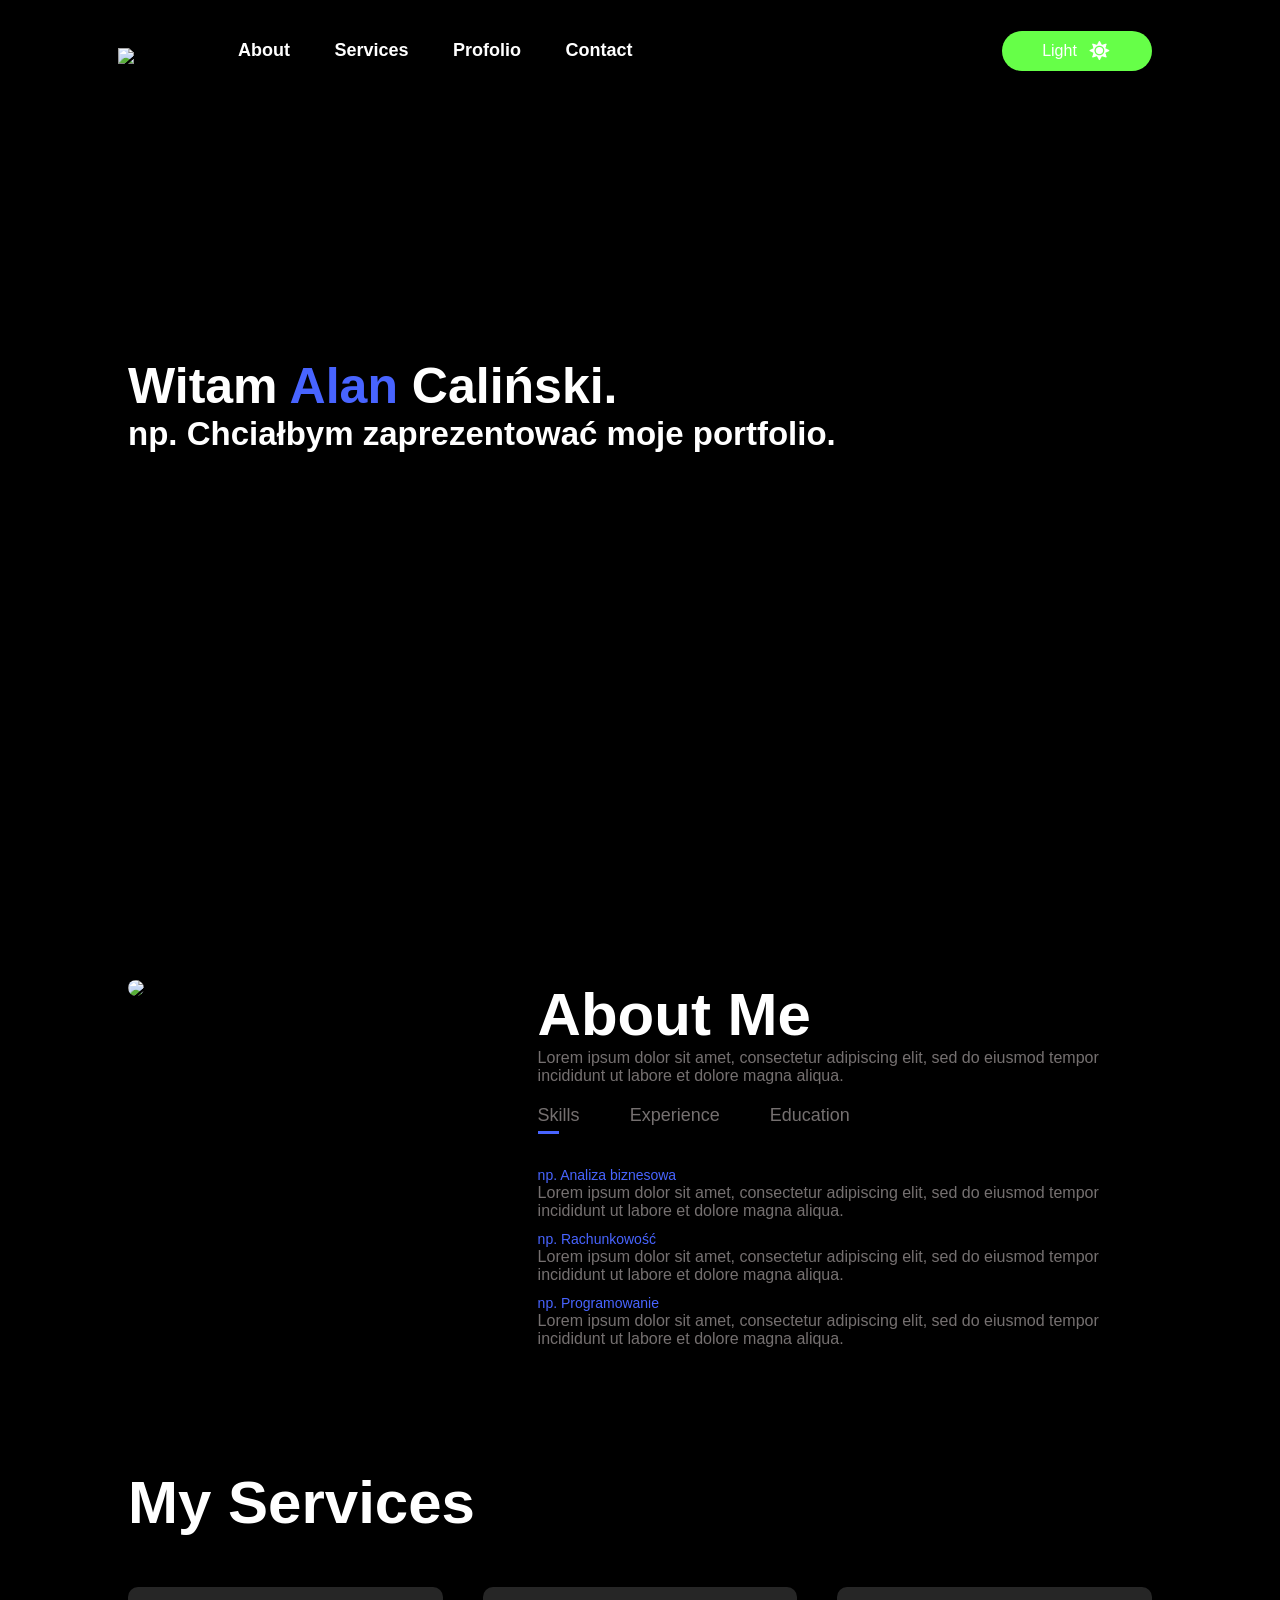
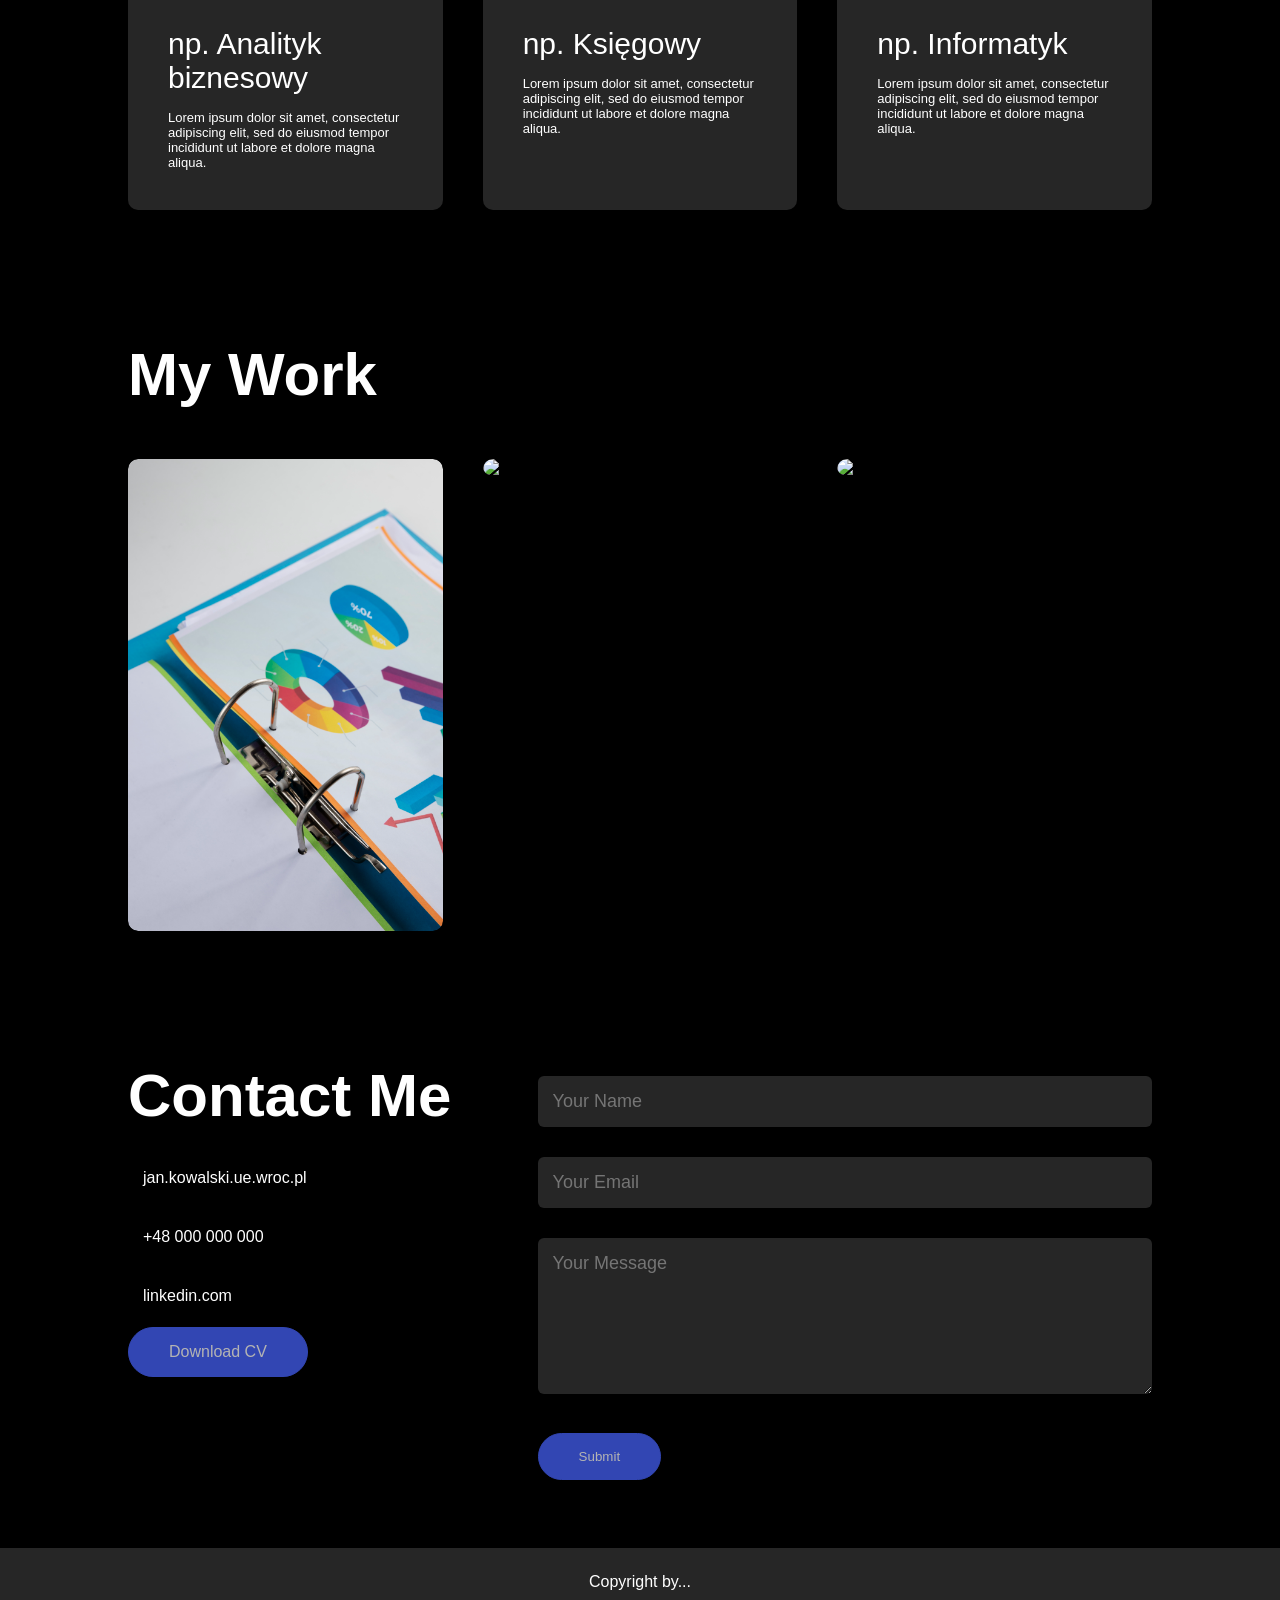
==== index.html @ a430ce73 "Update index.html" ====
<!DOCTYPE html>
<html lang="en">
<head>
    <meta charset="UTF-8">
    <meta http-equiv="X-UA-Compatible" content="IE=edge">
    <meta name="viewport" content="width=device-width, initial-scale=1.0">
    <title>Portfolio</title> <!--nazwa/tytuł strony-->
    <link rel="stylesheet" href="style.css">
    <link rel="shortcut icon" href="favicon.png"> <!--favicon - ikona strony internetowej, widoczna na pasku adresu przeglądarki i na kracie otwartej strony www.-->
    <!--unikalny kod osadzania zestawu--> <script src="http://kit.fontawesome.com/xxxxxxxxxx.js" crossorigin="anonymous"></script> <!--link do fontawesome: https://fontawesome.com/ -->
</head>
<body>
<div id="header">
    <div class="container">
        <nav>
            <img src="images/" class="logo"><!--miejsce na autorskie logo-->
            <ul id="sidemenu">
                <li><a href="#about">About</a></li>
                <li><a href="#services">Services</a></li>
                <li><a href="#portfolio">Profolio</a></li>
                <li><a href="#contact">Contact</a></li>
                <i class="fa-solid fa-xmark" onclick="closemenu()"></i> <!--ikonę pobrać z https://fontawesome.com/icons/categories (ten obszar dotyczy urządzeń mobilnych)-->
            </ul>
            <i class="fa-solid fa-bars" onclick="openmenu()"></i><!--ikonę pobrać z https://fontawesome.com/icons/categories (ten obszar dotyczy urządzeń mobilnych)-->
            <div class="toggle-btn" id="btn">
                <span id="btnText">Light</span>
                <img src="images/sun.png" id="btnIcon">
            </div>
        </nav>
        <div class="header-text">
            <h1 class="slide-left">Witam <span>Alan</span> Caliński.</h1> <!--miejsce na przedstawienie swojej osoby-->
            <p class="slide-left">np. Chciałbym zaprezentować moje portfolio.</p> <!--krótki opis czego dotyczy strona-->
        </div>
    </div>
</div>
<!--ABOUT-->
<div id="about">
    <div class="container">
        <div class="row">   
            <div class="about-col-1">
                <img src="images/"><!--miejsce na zdjęcie biznesowe-->
            </div>
            <div class="about-col-2">
                <h1 class="sub-title">About Me</h1>
                <p>Lorem ipsum dolor sit amet, consectetur adipiscing elit, 
                    sed do eiusmod tempor incididunt ut labore et dolore magna aliqua.</p><!--klika słów o sobie-->
                    <div class="tab-titles">
                        <p class="tab-links active-link" onclick="opentab('skills')">Skills</p>
                        <p class="tab-links" onclick="opentab('experience')">Experience</p>
                        <p class="tab-links" onclick="opentab('education')">Education</p>
                    </div>
                    <div class="tab-contents active-tab" id="skills">
                        <ul>
                            <li><span>np. Analiza biznesowa</span><br>Lorem ipsum dolor sit amet, consectetur adipiscing elit, 
                                sed do eiusmod tempor incididunt ut labore et dolore magna aliqua.<!--opis umiejętności-->
                            </li>
                            <li><span>np. Rachunkowość</span><br>Lorem ipsum dolor sit amet, consectetur adipiscing elit, 
                                sed do eiusmod tempor incididunt ut labore et dolore magna aliqua.</li><!--opis umiejętności-->
                            <li><span>np. Programowanie</span><br>Lorem ipsum dolor sit amet, consectetur adipiscing elit, 
                                sed do eiusmod tempor incididunt ut labore et dolore magna aliqua.</li><!--opis umiejętności-->
                        </ul>
                    </div>
                    <div class="tab-contents" id="experience">
                        <ul>
                            <li><span>2017 - Current</span><br>zawód</li><!--doświadczenie zawodowe-->
                            <li><span>2011 - 2017</span><br>zawód</li><!--doświadczenie zawodowe-->
                            <li><span>2011 - 2011</span><br>zawód</li><!--doświadczenie zawodowe-->
                        </ul>
                    </div>
                    <div class="tab-contents" id="education">
                        <ul>
                            <li><span>2027</span><br>Uniwersytet Ekonomiczny we Wrocławiu</li><!--edukacja i ukończone kursy-->
                            <li><span>2025</span><br>Uniwersytet Ekonomiczny we Wrocławiu</li><!--edukacja i ukończone kursy-->
                            <li><span>2011</span><br>Liceum/Technikum</li><!--edukacja i ukończone kursy-->
                        </ul>
                    </div>
            </div> 
        </div>
    </div>
</div>
<!--services-->
<div id="services">
    <div class="container">
        <h1 class="sub-title">My Services</h1>
        <div class="services-list">
            <div>
                <i class="fa-sharp fa-solid fa-gears"></i><!--ikonę pobrać z https://fontawesome.com/icons/categories-->
                <h2>np. Analityk biznesowy</h2><!--stanowisko-->
                <p>Lorem ipsum dolor sit amet, consectetur adipiscing elit, 
                    sed do eiusmod tempor incididunt ut labore et dolore magna aliqua.</p><!--opis posiadanych umiejętności-->
            </div>
            <div>
                <i class="fa-solid fa-code"></i><!--ikonę pobrać z https://fontawesome.com/icons/categories-->
                <h2>np. Księgowy</h2><!--stanowisko-->
                <p>Lorem ipsum dolor sit amet, consectetur adipiscing elit, 
                    sed do eiusmod tempor incididunt ut labore et dolore magna aliqua.</p><!--opis posiadanych umiejętności-->
            </div>
            <div>
                <i class="fa-solid fa-database"></i><!--ikonę pobrać z https://fontawesome.com/icons/categories-->
                <h2>np. Informatyk</h2><!--stanowisko-->
                <p>Lorem ipsum dolor sit amet, consectetur adipiscing elit, 
                    sed do eiusmod tempor incididunt ut labore et dolore magna aliqua.</p><!--opis posiadanych umiejętności-->
            </div>
        </div>
    </div>
</div>
<!--portfolio-->
<div id="portfolio">
    <div class ="container">
        <h1 class="sub-title">My Work</h1>
        <div class="work-list">
            <div class="work">
                <img src="images/ring-binder-used-stored-documents.jpg"><!--zdjęcie związane z zainteresowaniami-->
                <div class="layer">
                    <h3>np. Power BI</h3> <!--wykonane projekty, które można połączyć z dyskiem Google lub odwołanie do strony, na której realizowano jakiś kurs-->
                    <a href="https://drive.google...." target="_blank"><i class="fa-solid fa-up-right-from-square"></i></a>
                </div>
            </div>
            <div class="work">
                <img src="images/"><!--zdjęcie związane z zainteresowaniami-->
                <div class="layer">
                    <h3>kurs EXCEL</h3><!--wykonane projekty, które można połączyć z dyskiem Google lub odwołanie do strony, na której realizowano jakiś kurs-->
                    <a href="https://drive.google..." target="_blank"><i class="fa-solid fa-up-right-from-square"></i></a>
                </div>
            </div>
            <div class="work">
                <img src="images/"><!--zdjęcie związane z zainteresowaniami-->
                <div class="layer">
                    <h3>np. Python/C++/C#</h3><!--wykonane projekty, które można połączyć z dyskiem Google lub odwołanie do strony, na której realizowano jakiś kurs-->
                    <a href="https:..." target="_blank"><i class="fa-solid fa-up-right-from-square"></i></a>
                </div>
            </div>
        </div>
       <!--<a href="#" class="btn">BACK</a>-->
    </div>
</div>
<!--contact-->
<div id="contact">
    <div class="container">
        <div class="row">
            <div class="contact-left">
                <h1 class="sub-title">Contact Me</h1>
                <p><i class="fa-solid fa-envelope"><!--ikonę pobrać z https://fontawesome.com/icons/categories--></i><a href="mailto:jan.kowalski.ue.wroc.pl" target="_blank">jan.kowalski.ue.wroc.pl</a></p><!--adres e-mail-->
                <p><i class="fa-sharp fa-solid fa-square-phone"><!--ikonę pobrać z https://fontawesome.com/icons/categories--></i>+48 000 000 000</p><!--numer telefonu-->
                <p><i class="fa-brands fa-linkedin"></i><!--ikonę pobrać z https://fontawesome.com/icons/categories--><a href="https://www.linkedin.com" target="_blank">linkedin.com</a></p><!--link do linkedin-->
                <a href="images/CV" download class="btn btn2">Download CV</a>
            </div>
            <div class="contact-right">
                <form name="submit-to-google-sheet">
                    <input type name="Name" placeholder="Your Name" required>
                    <input type="email" name="Email" placeholder="Your Email" required>
                    <textarea name="Message" rows="6" placeholder="Your Message"></textarea>
                    <button type="submit" class="btn btn2">Submit</button>
                </form>
                <span id="msg"></span> 

            </div>
        </div>
    </div>
    <div class="copyright">
        <p>Copyright by...</p>
    </div>
</div>
<!--skrypt dotyczący ABOUT-->
<script>
    var tablinks = document.getElementsByClassName("tab-links");
    var tabcontents = document.getElementsByClassName("tab-contents");
    
    function opentab(tabname){
        for(tablink of tablinks){
            tablink.classList.remove("active-link");
        }
        for(tabcontent of tabcontents){
            tabcontent.classList.remove("active-tab");
        }
        event.currentTarget.classList.add("active-link");
        document.getElementById(tabname).classList.add("active-tab");
    }

</script>
<!--skrypt dla urządzeń mobilnych-->
<script>
    var sidemenu = document.getElementById("sidemenu");

    function openmenu(){
        sidemenu.style.right = "0";
    }

    function closemenu(){
        sidemenu.style.right = "-200px";
    }

</script>
<!--link do Google Add Script: https://www.google.com/script/start/-->
<script>
    const scriptURL = 'https:...'
    const form = document.forms['submit-to-google-sheet']
    const msg = document.getElementById("msg")
  
    form.addEventListener('submit', e => {
      e.preventDefault()
      fetch(scriptURL, { method: 'POST', body: new FormData(form)})
        .then(response => {
            msg.innerHTML = "Message sent successfully"
            setTimeout(function(){
                msg.innerHTML = ""
            },5000)
            form.reset()
        })
        .catch(error => console.error('Error!', error.message))
    })
</script>
<!--skrypt do zmany koloru strony-->
<script> 

    let btn = document.getElementById("btn");
    let btnText = document.getElementById("btnText");
    let btnIcon = document.getElementById("btnIcon");
    
    
    btn.onclick = function(){
        document.body.classList.toggle("light-theme");
    
        if(document.body.classList.contains("light-theme")){
            btnIcon.src = "images/moon.png";
            btnText.innerHTML = "Dark";
        }else{
            btnIcon.src = "images/sun.png";
            btnText.innerHTML = "Light";
        }
    }
    
    </script>

</body>
</html>
---- style.css ----
*{
    margin: 0;
    padding: 0;
    font-family: 'Poppins', sans-serif;
    box-sizing: border-box;
}
html{
    scroll-behavior: smooth;
}
:root{
    --background: #000;
    --text-color:#fff;
    --title-color:#fff;
}
.light-theme{
    --background: #e9ebee;
    --text-color:#000;
    --title-color:#000;
}
body{
    background: var(--background);
    color: var(--text-color);
    transition: background 0.8s, color 0.8s;
}
#header{
    width: 100%;
    height: 100vh;
    padding: 0;
    background-image: url(images/); /*miejsce na zdjęcie biznesowe*/
    background-size: 630px;
    background-position: 90%;
    background-repeat: no-repeat;
}
.container{
    padding: 0 10%;
}
nav{
    display: flex;
    justify-content: space-between;
    align-items: center;
}
nav .logo{
    width: 90px;  
    position: absolute;
    margin-top: 10px;
    margin-left: -10px;
    color: #4864ff;
}
nav ul{
    text-align: left;
    margin-left: 90px;  
    display: inline;
}
nav ul li{
    display: inline-block;
    list-style: none;
    margin: 40px 10px;
}
nav ul li a{
    color: var(--text-color);
    text-decoration: none;
    font-size: 18px;
    font-weight: 700;
    position: relative; 
    padding: 10px;
}
nav ul li a::after{
    content: '';
    width: 0;
    height: 3px;
    background: #4864ff;
    position: absolute;
    left: 0;
    bottom: -6px;
    transition: 0.5s;
}
nav ul li a:hover::after{
    width: 100%;
}
.toggle-btn{
    background: #66ff48;
    color: #fff;
    display: flex;
    align-items: center;
    justify-content: center;
    width: 150px;
    height: 40px;
    border-radius: 20px;
    cursor: pointer;
   
}
.toggle-btn img{
    width: 25px;
    margin-left: 10px;
}
.header-text{
    margin-top: 25%;
    font-size: 30px;
}
.header-text h1{
    font-size: 50px;
    margin-top: 20px;
}
.header-text h1 span{
    color: #4864ff;
}
.header-text p{
    font-size: 33px;
    font-weight: 600;
}
.img-box img{
    width: 600px;
    display: block;
}
.img-box{
    position: absolute;
    bottom: 0;
    right: 10%;
}

/*--about--*/
#about{
    padding: 80px 0px;
    color: #757070;
}
.row{
    display: flex;
    justify-content: space-between;
    flex-wrap: wrap;
}
.about-col-1{
    flex-basis: 35%;
}
.about-col-1 img{
    width: 100%;
    border-radius:  15px;
}
.about-col-2{
    flex-basis: 60%;
}
.sub-title{
    font-size: 60px;
    font-weight: 600;
    color: var(--text-color);;
}
.tab-titles{
    display: flex;
    margin: 20px 0 40px;
}
.tab-links{
    margin-right: 50px;
    font-size: 18px;
    font-weight: 500;
    cursor: pointer;
    position: relative;
}
.tab-links::after{
    content: '';
    width: 0;
    height: 3px;
    background: #4864ff;
    position: absolute;
    left: 0;
    bottom: -8px;
    transition: 0.5s;
}
.tab-links.active-link::after{
    width: 50%;
}
.tab-contents ul li{
    list-style: none;
    margin: 10px 0;
}
.tab-contents ul li span{
    color: #4864ff;
    font-size: 14px;
}
.tab-contents{
    display: none;
}
.tab-contents.active-tab{
    display: block;
}
/*--services--*/
#services{
    padding: 30px 0;
}
.services-list{
    display: grid;
    grid-template-columns: repeat(auto-fit, minmax(250px, 1fr));
    grid-gap: 40px;
    margin-top: 50px;
}
.services-list div{
    background: #262626;
    padding: 40px;
    font-size: 13px;
    font-weight: 300;
    border-radius: 10px;
    transition: background 0.5s, transform 0.5s;
}
.services-list div i{
    font-size: 50px;
    margin-bottom: 30px;
    color: #fff;
}
.services-list div h2{
    font-size: 30px;
    font-weight: 500;
    margin-bottom: 15px;
    color: #fff;
}
.services-list div p{
    color: #fff;
}

.services-list div a{
    text-decoration: none;
    color: #fff;
    font-size: 12px;
    margin-top: 20px;
    display: inline-block;
}
.services-list div:hover{
    background: #4864ff;
    transform: translateY(-10px);
}
#portfolio{
    padding: 50px 0;
    display: grid;
    grid-template-columns: repeat(auto-fit, minmax(250px, 1fr));
    grid-gap: 40px;
    margin-top: 50px;
}
.work-list{
    display: grid;
    grid-template-columns: repeat(auto-fit, minmax(250px, 1fr));
    grid-gap: 40px;
    margin-top: 50px;
}
.work{
    border-radius: 10px;
    position: relative;
    overflow: hidden;
}
.work img{
    width: 100%;
    border-radius: 10px;
    display: block;
    transition: transform 0.5s;
}
.layer{
    width: 100%;
    height: 0;
    background: linear-gradient(rgba(0,0,0,0.6),#4864ff);
    border-radius: 10px;
    position: absolute;
    left: 0;
    bottom: 0;
    overflow: hidden;
    display: flex;
    align-items: center;
    justify-content: center;
    flex-direction: column;
    padding: 0 40px;
    text-align: center;
    font-size: 14px;
    transition: height 0.5s;
}
.layer h3{
    font-weight: 700;
    margin-bottom: 20px;
    color: #fff;
}
.layer p{
    color:#fff;
}
.layer a{
    margin-top: 20px;
    color: #4864ff;
    text-decoration: none;
    font-size: 18px;
    line-height: 60px;
    background: #fff;
    width: 60px;
    height: 60px;
    border-radius: 50%;
    text-align: center;
}
.work:hover img{
    transform: scale(1.1);
}
.work:hover .layer{
    height: 100%;
}
.btn{
    display: block;
    margin: 50px auto;
    width: fit-content;
    border: 1px solid #4864ff;
    padding: 15px 40px;
    text-decoration: none;
    border-radius: 50px;
    color:#fff;
    transition: background 0.5s;
    
}
.btn:hover{
    background: #4864ff;
}
/*--contact--*/
#contact{
    margin-top: 80px;;
}
.contact-left{
    flex-basis: 35%;
}
.contact-right{
    flex-basis: 60%;
}
.contact-left p{
    margin-top: 30px;
}
.contact-left p i{
    color: #4864ff;
    margin-right: 15px;
    font-size: 25px;
}
.contact-left a{
    cursor: pointer;
    color: var(--text-color);
    text-decoration: none;
}
.social-icons{
    margin-top: 30px;
}
.social-icons a{
    text-decoration: none;
    font-size: 30px;
    margin-right: 15px;
    color: #4864ff;
    display: inline-block;
    /*transition: transform 0.5s;
}
.social-icons a:hover{
    color: #4864ff;
    transform: translateY(-5px);*/
}
.btn.btn2{
    display: block;
    background: #4864ff;
    opacity: 0.7;
    transition: 0.3s;
    cursor: pointer;
    color: #fff;
    margin: 0;
    margin-top: 20px; 
    margin-bottom: 30px;
   
}
.btn.btn2:hover{
    opacity: 1;
}
.contact-right form{
    width: 100%;
}
form input, form textarea{
    width: 100%;
    border: 0;
    outline: none;
    background: #262626;
    padding: 15px;
    margin: 15px 0;
    color: #fff;
    font-size: 18px;
    border-radius: 6px;
}
form.btn2{
    padding: 14px 60px;
    font-size: 18px;
    margin-top: 20px;
    cursor: pointer;
}
.copyright{
    width: 100%;
    text-align: center;
    padding: 25px 0;
    background: #262626;
    font-weight: 300;
    margin-top: 20px;
    color: #fff;
}
.copyright a{
    color: #fff;
    text-decoration: none;
}
/*--css dla urządzeń mobilnych--*/
nav .fa-solid{
   display: none; 
}
@media only screen and (max-width: 600px){
    #header{
        background-image: url(images/MP1.png);
        background-size: 250px;
        background-position: 100% 100%;
    }
    .header-text{
        margin-top: 45%;
        font-size: 10px;
    }
    .header-text h1{
        font-size: 20px;
    }
    .header-text p{
        font-size: 14px;
    }

    nav .logo{
        position: absolute;
        margin-top: 60%;
        margin-left: 25%;
        width: 100px;
    
    }
    nav .fa-solid{
        display: block; 
        font-size: 25px;
        margin-left: 5px;
        margin-top: 25px;
     }

     nav ul{
        background: #4864ff;
        position: fixed;
        top: 0;
        right: -200px;
        width: 150px;
        height: 100vh;
        padding-top: 50px;
        z-index: 2;
        transition: 0.5s; 
     }
     nav ul li{
        display: block;
        margin: 25px;
     }
     nav ul .fa-solid{
        position: absolute;
        top: 5px;
        left: 20px;
        cursor: pointer;
        
    }
    .toggle-btn{
        background: #4864ff;
        color: #fff;
        display: flex;
        align-items: center;
        justify-content: center;
        width: 120px;
        height: 40px;
        border-radius: 20px;
        cursor: pointer;
        margin-top: 25px;

    }
    .sub-title{
        font-size: 40px;
    }
    .about-col-1, .about-col-2{
        flex-basis: 100%;
    }
    .about-col-1{
        margin-bottom: 30px;
    }
    .about-col-2{
        font-size: 14px;
    }
    .tab-links{
        font-size: 16px;
        margin-right: 20px;
    }
    .contact-left, .contact-right{
        flex-basis: 100%;
    }
    .copyright{
        font-size: 15px;
    }
}
@media screen and (max-width: 900px) and (min-width: 600px){
    #header{
        background-image: url(images/);/*miejsce na zdjęcie frontowe*/
        background-size: 400px;
        background-position: 100% 100%;
    }
    .header-text{
        margin-top: 30%;
        font-size: 10px;
    }
    .header-text h1{
        font-size: 25px;
    }
    .header-text p{
        font-size: 19px;
    }

    nav .logo{
        position: absolute;
        margin-top: 30%;
        margin-left: 25%;
        width: 150px;
    
    }
    nav .fa-solid{
        display: block; 
        font-size: 25px;
        margin-left: 5px;
        margin-top: 25px;
     }

     nav ul{
        background: #4864ff;
        position: fixed;
        top: 0;
        right: -200px;
        width: 150px;
        height: 100vh;
        padding-top: 50px;
        z-index: 2;
        transition: 0.5s; 
     }
     nav ul li{
        display: block;
        margin: 25px;
     }
     nav ul .fa-solid{
        position: absolute;
        top: 5px;
        left: 20px;
        cursor: pointer;
        
    }
    .toggle-btn{
        background: #4864ff;
        color: #fff;
        display: flex;
        align-items: center;
        justify-content: center;
        width: 120px;
        height: 40px;
        border-radius: 20px;
        cursor: pointer;
        margin-top: 25px;

    }
    .sub-title{
        font-size: 40px;
    }
    .about-col-1, .about-col-2{
        flex-basis: 100%;
    }
    .about-col-1{
        margin-bottom: 30px;
    }
    .about-col-2{
        font-size: 14px;
    }
    .tab-links{
        font-size: 16px;
        margin-right: 20px;
    }
    .contact-left, .contact-right{
        flex-basis: 100%;
    }
    .copyright{
        font-size: 15px;
    }
}
#msg{
    color: #61b752;
    display: inline-block;
    margin-left: 0;
  
/*opóźnianie przesuwania tekstu*/
}
.slide-left{
    animation: slideleft 2s linear forwards;
}
@keyframes slideleft{
    0%{
        transform: translate(100px);
        opacity: 0;
    }
    100%{
        transform: translate(0px);
        opacity: 1;
    }
}
p.slide-left{
    animation-delay: 2s;
    opacity: 0;
}
.links.slide-left{
    animation-delay: 0s;
}
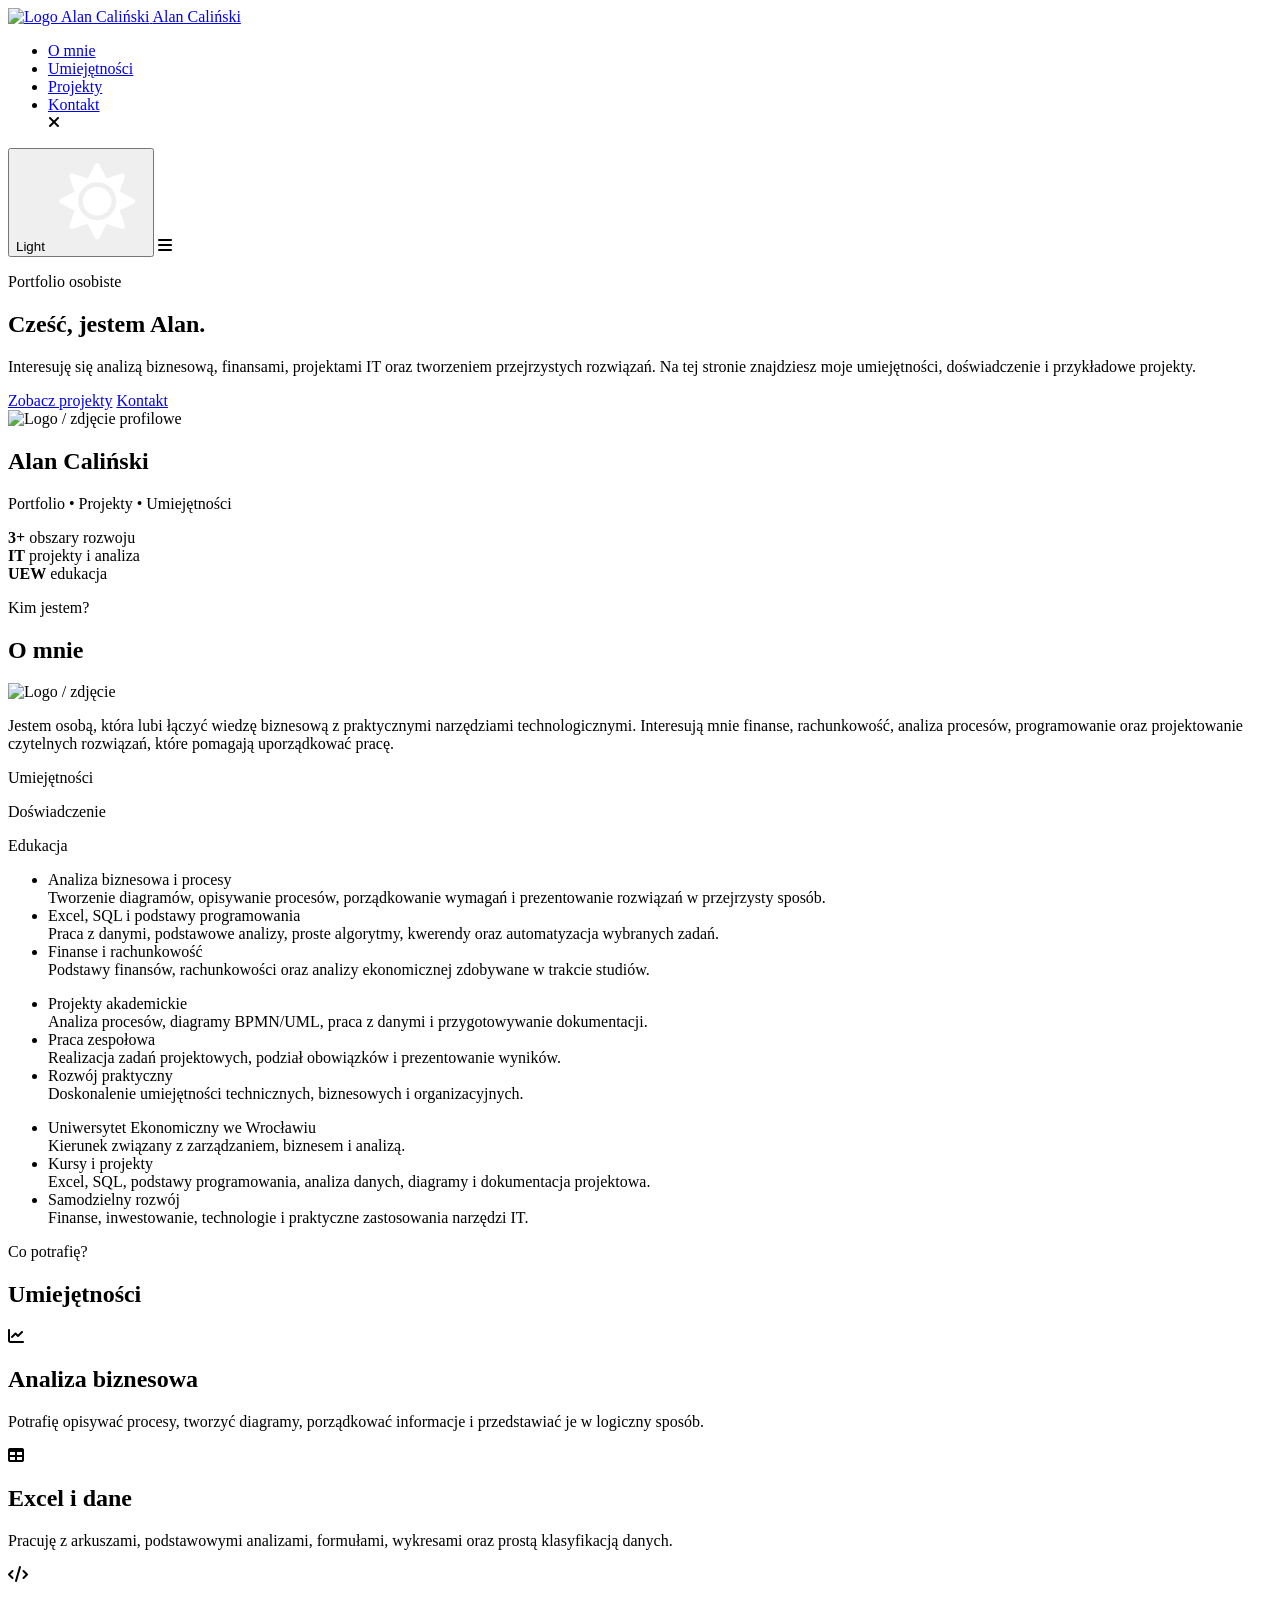
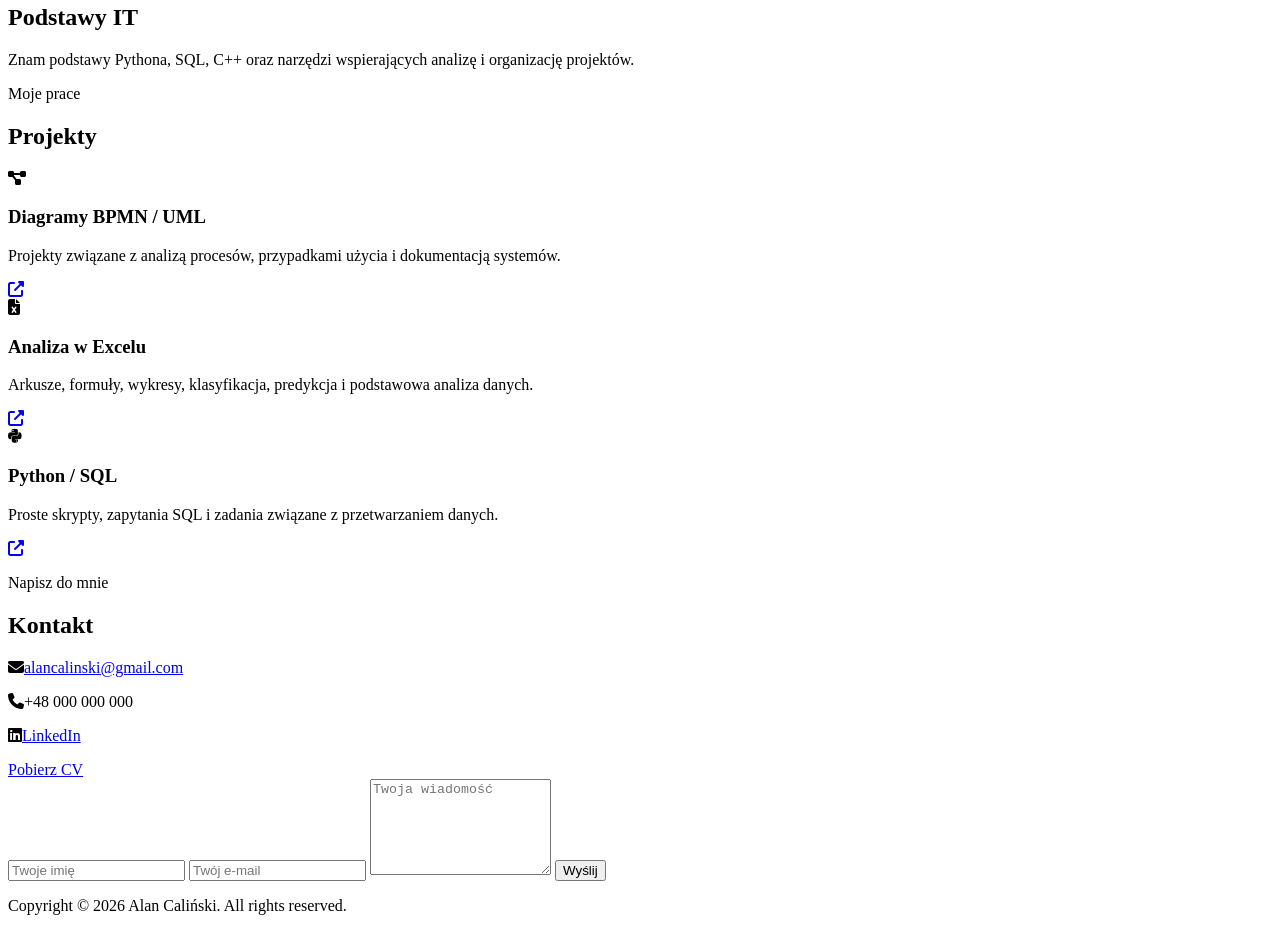
==== commit 56d37953: "Rename index (2).html to index.html" ====
--- a/index.html
+++ b/index.html
@@ -1,236 +1,346 @@
-<!DOCTYPE html>
-<html lang="en">
-<head>
-    <meta charset="UTF-8">
-    <meta http-equiv="X-UA-Compatible" content="IE=edge">
-    <meta name="viewport" content="width=device-width, initial-scale=1.0">
-    <title>Portfolio</title> <!--nazwa/tytuł strony-->
-    <link rel="stylesheet" href="style.css">
-    <link rel="shortcut icon" href="favicon.png"> <!--favicon - ikona strony internetowej, widoczna na pasku adresu przeglądarki i na kracie otwartej strony www.-->
-    <!--unikalny kod osadzania zestawu--> <script src="http://kit.fontawesome.com/xxxxxxxxxx.js" crossorigin="anonymous"></script> <!--link do fontawesome: https://fontawesome.com/ -->
-</head>
-<body>
-<div id="header">
-    <div class="container">
-        <nav>
-            <img src="images/" class="logo"><!--miejsce na autorskie logo-->
-            <ul id="sidemenu">
-                <li><a href="#about">About</a></li>
-                <li><a href="#services">Services</a></li>
-                <li><a href="#portfolio">Profolio</a></li>
-                <li><a href="#contact">Contact</a></li>
-                <i class="fa-solid fa-xmark" onclick="closemenu()"></i> <!--ikonę pobrać z https://fontawesome.com/icons/categories (ten obszar dotyczy urządzeń mobilnych)-->
-            </ul>
-            <i class="fa-solid fa-bars" onclick="openmenu()"></i><!--ikonę pobrać z https://fontawesome.com/icons/categories (ten obszar dotyczy urządzeń mobilnych)-->
-            <div class="toggle-btn" id="btn">
-                <span id="btnText">Light</span>
-                <img src="images/sun.png" id="btnIcon">
-            </div>
-        </nav>
-        <div class="header-text">
-            <h1 class="slide-left">Witam <span>Alan</span> Caliński.</h1> <!--miejsce na przedstawienie swojej osoby-->
-            <p class="slide-left">np. Chciałbym zaprezentować moje portfolio.</p> <!--krótki opis czego dotyczy strona-->
-        </div>
-    </div>
-</div>
-<!--ABOUT-->
-<div id="about">
-    <div class="container">
-        <div class="row">   
-            <div class="about-col-1">
-                <img src="images/"><!--miejsce na zdjęcie biznesowe-->
-            </div>
-            <div class="about-col-2">
-                <h1 class="sub-title">About Me</h1>
-                <p>Lorem ipsum dolor sit amet, consectetur adipiscing elit, 
-                    sed do eiusmod tempor incididunt ut labore et dolore magna aliqua.</p><!--klika słów o sobie-->
-                    <div class="tab-titles">
-                        <p class="tab-links active-link" onclick="opentab('skills')">Skills</p>
-                        <p class="tab-links" onclick="opentab('experience')">Experience</p>
-                        <p class="tab-links" onclick="opentab('education')">Education</p>
-                    </div>
-                    <div class="tab-contents active-tab" id="skills">
-                        <ul>
-                            <li><span>np. Analiza biznesowa</span><br>Lorem ipsum dolor sit amet, consectetur adipiscing elit, 
-                                sed do eiusmod tempor incididunt ut labore et dolore magna aliqua.<!--opis umiejętności-->
-                            </li>
-                            <li><span>np. Rachunkowość</span><br>Lorem ipsum dolor sit amet, consectetur adipiscing elit, 
-                                sed do eiusmod tempor incididunt ut labore et dolore magna aliqua.</li><!--opis umiejętności-->
-                            <li><span>np. Programowanie</span><br>Lorem ipsum dolor sit amet, consectetur adipiscing elit, 
-                                sed do eiusmod tempor incididunt ut labore et dolore magna aliqua.</li><!--opis umiejętności-->
-                        </ul>
-                    </div>
-                    <div class="tab-contents" id="experience">
-                        <ul>
-                            <li><span>2017 - Current</span><br>zawód</li><!--doświadczenie zawodowe-->
-                            <li><span>2011 - 2017</span><br>zawód</li><!--doświadczenie zawodowe-->
-                            <li><span>2011 - 2011</span><br>zawód</li><!--doświadczenie zawodowe-->
-                        </ul>
-                    </div>
-                    <div class="tab-contents" id="education">
-                        <ul>
-                            <li><span>2027</span><br>Uniwersytet Ekonomiczny we Wrocławiu</li><!--edukacja i ukończone kursy-->
-                            <li><span>2025</span><br>Uniwersytet Ekonomiczny we Wrocławiu</li><!--edukacja i ukończone kursy-->
-                            <li><span>2011</span><br>Liceum/Technikum</li><!--edukacja i ukończone kursy-->
-                        </ul>
-                    </div>
-            </div> 
-        </div>
-    </div>
-</div>
-<!--services-->
-<div id="services">
-    <div class="container">
-        <h1 class="sub-title">My Services</h1>
-        <div class="services-list">
-            <div>
-                <i class="fa-sharp fa-solid fa-gears"></i><!--ikonę pobrać z https://fontawesome.com/icons/categories-->
-                <h2>np. Analityk biznesowy</h2><!--stanowisko-->
-                <p>Lorem ipsum dolor sit amet, consectetur adipiscing elit, 
-                    sed do eiusmod tempor incididunt ut labore et dolore magna aliqua.</p><!--opis posiadanych umiejętności-->
-            </div>
-            <div>
-                <i class="fa-solid fa-code"></i><!--ikonę pobrać z https://fontawesome.com/icons/categories-->
-                <h2>np. Księgowy</h2><!--stanowisko-->
-                <p>Lorem ipsum dolor sit amet, consectetur adipiscing elit, 
-                    sed do eiusmod tempor incididunt ut labore et dolore magna aliqua.</p><!--opis posiadanych umiejętności-->
-            </div>
-            <div>
-                <i class="fa-solid fa-database"></i><!--ikonę pobrać z https://fontawesome.com/icons/categories-->
-                <h2>np. Informatyk</h2><!--stanowisko-->
-                <p>Lorem ipsum dolor sit amet, consectetur adipiscing elit, 
-                    sed do eiusmod tempor incididunt ut labore et dolore magna aliqua.</p><!--opis posiadanych umiejętności-->
-            </div>
-        </div>
-    </div>
-</div>
-<!--portfolio-->
-<div id="portfolio">
-    <div class ="container">
-        <h1 class="sub-title">My Work</h1>
-        <div class="work-list">
-            <div class="work">
-                <img src="images/ring-binder-used-stored-documents.jpg"><!--zdjęcie związane z zainteresowaniami-->
-                <div class="layer">
-                    <h3>np. Power BI</h3> <!--wykonane projekty, które można połączyć z dyskiem Google lub odwołanie do strony, na której realizowano jakiś kurs-->
-                    <a href="https://drive.google...." target="_blank"><i class="fa-solid fa-up-right-from-square"></i></a>
-                </div>
-            </div>
-            <div class="work">
-                <img src="images/"><!--zdjęcie związane z zainteresowaniami-->
-                <div class="layer">
-                    <h3>kurs EXCEL</h3><!--wykonane projekty, które można połączyć z dyskiem Google lub odwołanie do strony, na której realizowano jakiś kurs-->
-                    <a href="https://drive.google..." target="_blank"><i class="fa-solid fa-up-right-from-square"></i></a>
-                </div>
-            </div>
-            <div class="work">
-                <img src="images/"><!--zdjęcie związane z zainteresowaniami-->
-                <div class="layer">
-                    <h3>np. Python/C++/C#</h3><!--wykonane projekty, które można połączyć z dyskiem Google lub odwołanie do strony, na której realizowano jakiś kurs-->
-                    <a href="https:..." target="_blank"><i class="fa-solid fa-up-right-from-square"></i></a>
-                </div>
-            </div>
-        </div>
-       <!--<a href="#" class="btn">BACK</a>-->
-    </div>
-</div>
-<!--contact-->
-<div id="contact">
-    <div class="container">
-        <div class="row">
-            <div class="contact-left">
-                <h1 class="sub-title">Contact Me</h1>
-                <p><i class="fa-solid fa-envelope"><!--ikonę pobrać z https://fontawesome.com/icons/categories--></i><a href="mailto:jan.kowalski.ue.wroc.pl" target="_blank">jan.kowalski.ue.wroc.pl</a></p><!--adres e-mail-->
-                <p><i class="fa-sharp fa-solid fa-square-phone"><!--ikonę pobrać z https://fontawesome.com/icons/categories--></i>+48 000 000 000</p><!--numer telefonu-->
-                <p><i class="fa-brands fa-linkedin"></i><!--ikonę pobrać z https://fontawesome.com/icons/categories--><a href="https://www.linkedin.com" target="_blank">linkedin.com</a></p><!--link do linkedin-->
-                <a href="images/CV" download class="btn btn2">Download CV</a>
-            </div>
-            <div class="contact-right">
-                <form name="submit-to-google-sheet">
-                    <input type name="Name" placeholder="Your Name" required>
-                    <input type="email" name="Email" placeholder="Your Email" required>
-                    <textarea name="Message" rows="6" placeholder="Your Message"></textarea>
-                    <button type="submit" class="btn btn2">Submit</button>
-                </form>
-                <span id="msg"></span> 
-
-            </div>
-        </div>
-    </div>
-    <div class="copyright">
-        <p>Copyright by...</p>
-    </div>
-</div>
-<!--skrypt dotyczący ABOUT-->
-<script>
-    var tablinks = document.getElementsByClassName("tab-links");
-    var tabcontents = document.getElementsByClassName("tab-contents");
-    
-    function opentab(tabname){
-        for(tablink of tablinks){
-            tablink.classList.remove("active-link");
-        }
-        for(tabcontent of tabcontents){
-            tabcontent.classList.remove("active-tab");
-        }
-        event.currentTarget.classList.add("active-link");
-        document.getElementById(tabname).classList.add("active-tab");
-    }
-
-</script>
-<!--skrypt dla urządzeń mobilnych-->
-<script>
-    var sidemenu = document.getElementById("sidemenu");
-
-    function openmenu(){
-        sidemenu.style.right = "0";
-    }
-
-    function closemenu(){
-        sidemenu.style.right = "-200px";
-    }
-
-</script>
-<!--link do Google Add Script: https://www.google.com/script/start/-->
-<script>
-    const scriptURL = 'https:...'
-    const form = document.forms['submit-to-google-sheet']
-    const msg = document.getElementById("msg")
-  
-    form.addEventListener('submit', e => {
-      e.preventDefault()
-      fetch(scriptURL, { method: 'POST', body: new FormData(form)})
-        .then(response => {
-            msg.innerHTML = "Message sent successfully"
-            setTimeout(function(){
-                msg.innerHTML = ""
-            },5000)
-            form.reset()
-        })
-        .catch(error => console.error('Error!', error.message))
-    })
-</script>
-<!--skrypt do zmany koloru strony-->
-<script> 
-
-    let btn = document.getElementById("btn");
-    let btnText = document.getElementById("btnText");
-    let btnIcon = document.getElementById("btnIcon");
-    
-    
-    btn.onclick = function(){
-        document.body.classList.toggle("light-theme");
-    
-        if(document.body.classList.contains("light-theme")){
-            btnIcon.src = "images/moon.png";
-            btnText.innerHTML = "Dark";
-        }else{
-            btnIcon.src = "images/sun.png";
-            btnText.innerHTML = "Light";
-        }
-    }
-    
-    </script>
-
-</body>
-</html>
+<!DOCTYPE html>
+<html lang="pl">
+<head>
+    <meta charset="UTF-8">
+    <meta http-equiv="X-UA-Compatible" content="IE=edge">
+    <meta name="viewport" content="width=device-width, initial-scale=1.0">
+    <title>Portfolio | Alan Caliński</title>
+
+    <link rel="stylesheet" href="style.css">
+    <link rel="shortcut icon" href="images/logo.png">
+
+    <!-- Font Awesome - ikony -->
+    <link rel="stylesheet" href="https://cdnjs.cloudflare.com/ajax/libs/font-awesome/6.5.1/css/all.min.css">
+</head>
+
+<body>
+    <!-- HEADER -->
+    <header id="header">
+        <div class="bg-blur bg-blur-1"></div>
+        <div class="bg-blur bg-blur-2"></div>
+
+        <div class="container">
+            <nav>
+                <a href="#header" class="brand">
+                    <!-- Wrzuc logo do folderu images i nazwij je: logo.png -->
+                    <img src="images/logo.png" class="logo" alt="Logo Alan Caliński">
+                    <span class="brand-text">Alan Caliński</span>
+                </a>
+
+                <ul id="sidemenu">
+                    <li><a href="#about">O mnie</a></li>
+                    <li><a href="#services">Umiejętności</a></li>
+                    <li><a href="#portfolio">Projekty</a></li>
+                    <li><a href="#contact">Kontakt</a></li>
+                    <i class="fa-solid fa-xmark menu-icon close-icon" onclick="closemenu()"></i>
+                </ul>
+
+                <div class="nav-actions">
+                    <button class="toggle-btn" id="btn" type="button">
+                        <span id="btnText">Light</span>
+                        <img src="images/sun.png" id="btnIcon" alt="">
+                    </button>
+
+                    <i class="fa-solid fa-bars menu-icon open-icon" onclick="openmenu()"></i>
+                </div>
+            </nav>
+
+            <section class="hero">
+                <div class="hero-content slide-left">
+                    <p class="eyebrow">Portfolio osobiste</p>
+                    <h1>Cześć, jestem <span>Alan</span>.</h1>
+                    <p class="hero-desc">
+                        Interesuję się analizą biznesową, finansami, projektami IT oraz tworzeniem przejrzystych rozwiązań.
+                        Na tej stronie znajdziesz moje umiejętności, doświadczenie i przykładowe projekty.
+                    </p>
+
+                    <div class="hero-buttons">
+                        <a href="#portfolio" class="btn btn-primary">Zobacz projekty</a>
+                        <a href="#contact" class="btn btn-ghost">Kontakt</a>
+                    </div>
+                </div>
+
+                <div class="hero-card slide-right">
+                    <div class="profile-ring">
+                        <div class="profile-avatar">
+                            <img src="images/logo.png" alt="Logo / zdjęcie profilowe">
+                        </div>
+                    </div>
+
+                    <h2>Alan Caliński</h2>
+                    <p>Portfolio • Projekty • Umiejętności</p>
+
+                    <div class="hero-stats">
+                        <div>
+                            <strong>3+</strong>
+                            <span>obszary rozwoju</span>
+                        </div>
+                        <div>
+                            <strong>IT</strong>
+                            <span>projekty i analiza</span>
+                        </div>
+                        <div>
+                            <strong>UEW</strong>
+                            <span>edukacja</span>
+                        </div>
+                    </div>
+                </div>
+            </section>
+        </div>
+    </header>
+
+    <!-- ABOUT -->
+    <section id="about">
+        <div class="container">
+            <div class="section-heading">
+                <p>Kim jestem?</p>
+                <h1 class="sub-title">O mnie</h1>
+            </div>
+
+            <div class="row about-wrapper">
+                <div class="about-col-1">
+                    <div class="about-photo">
+                        <img src="images/logo.png" alt="Logo / zdjęcie">
+                    </div>
+                </div>
+
+                <div class="about-col-2">
+                    <p class="about-text">
+                        Jestem osobą, która lubi łączyć wiedzę biznesową z praktycznymi narzędziami technologicznymi.
+                        Interesują mnie finanse, rachunkowość, analiza procesów, programowanie oraz projektowanie
+                        czytelnych rozwiązań, które pomagają uporządkować pracę.
+                    </p>
+
+                    <div class="tab-titles">
+                        <p class="tab-links active-link" onclick="opentab(event, 'skills')">Umiejętności</p>
+                        <p class="tab-links" onclick="opentab(event, 'experience')">Doświadczenie</p>
+                        <p class="tab-links" onclick="opentab(event, 'education')">Edukacja</p>
+                    </div>
+
+                    <div class="tab-contents active-tab" id="skills">
+                        <ul>
+                            <li>
+                                <span>Analiza biznesowa i procesy</span><br>
+                                Tworzenie diagramów, opisywanie procesów, porządkowanie wymagań i prezentowanie rozwiązań w przejrzysty sposób.
+                            </li>
+                            <li>
+                                <span>Excel, SQL i podstawy programowania</span><br>
+                                Praca z danymi, podstawowe analizy, proste algorytmy, kwerendy oraz automatyzacja wybranych zadań.
+                            </li>
+                            <li>
+                                <span>Finanse i rachunkowość</span><br>
+                                Podstawy finansów, rachunkowości oraz analizy ekonomicznej zdobywane w trakcie studiów.
+                            </li>
+                        </ul>
+                    </div>
+
+                    <div class="tab-contents" id="experience">
+                        <ul>
+                            <li><span>Projekty akademickie</span><br>Analiza procesów, diagramy BPMN/UML, praca z danymi i przygotowywanie dokumentacji.</li>
+                            <li><span>Praca zespołowa</span><br>Realizacja zadań projektowych, podział obowiązków i prezentowanie wyników.</li>
+                            <li><span>Rozwój praktyczny</span><br>Doskonalenie umiejętności technicznych, biznesowych i organizacyjnych.</li>
+                        </ul>
+                    </div>
+
+                    <div class="tab-contents" id="education">
+                        <ul>
+                            <li><span>Uniwersytet Ekonomiczny we Wrocławiu</span><br>Kierunek związany z zarządzaniem, biznesem i analizą.</li>
+                            <li><span>Kursy i projekty</span><br>Excel, SQL, podstawy programowania, analiza danych, diagramy i dokumentacja projektowa.</li>
+                            <li><span>Samodzielny rozwój</span><br>Finanse, inwestowanie, technologie i praktyczne zastosowania narzędzi IT.</li>
+                        </ul>
+                    </div>
+                </div>
+            </div>
+        </div>
+    </section>
+
+    <!-- SERVICES -->
+    <section id="services">
+        <div class="container">
+            <div class="section-heading">
+                <p>Co potrafię?</p>
+                <h1 class="sub-title">Umiejętności</h1>
+            </div>
+
+            <div class="services-list">
+                <div class="service-card">
+                    <i class="fa-solid fa-chart-line"></i>
+                    <h2>Analiza biznesowa</h2>
+                    <p>
+                        Potrafię opisywać procesy, tworzyć diagramy, porządkować informacje i przedstawiać je w logiczny sposób.
+                    </p>
+                </div>
+
+                <div class="service-card">
+                    <i class="fa-solid fa-table"></i>
+                    <h2>Excel i dane</h2>
+                    <p>
+                        Pracuję z arkuszami, podstawowymi analizami, formułami, wykresami oraz prostą klasyfikacją danych.
+                    </p>
+                </div>
+
+                <div class="service-card">
+                    <i class="fa-solid fa-code"></i>
+                    <h2>Podstawy IT</h2>
+                    <p>
+                        Znam podstawy Pythona, SQL, C++ oraz narzędzi wspierających analizę i organizację projektów.
+                    </p>
+                </div>
+            </div>
+        </div>
+    </section>
+
+    <!-- PORTFOLIO -->
+    <section id="portfolio">
+        <div class="container">
+            <div class="section-heading">
+                <p>Moje prace</p>
+                <h1 class="sub-title">Projekty</h1>
+            </div>
+
+            <div class="work-list">
+                <div class="work project-1">
+                    <div class="project-icon"><i class="fa-solid fa-diagram-project"></i></div>
+                    <div class="layer">
+                        <h3>Diagramy BPMN / UML</h3>
+                        <p>Projekty związane z analizą procesów, przypadkami użycia i dokumentacją systemów.</p>
+                        <a href="#" target="_blank" aria-label="Otwórz projekt"><i class="fa-solid fa-up-right-from-square"></i></a>
+                    </div>
+                </div>
+
+                <div class="work project-2">
+                    <div class="project-icon"><i class="fa-solid fa-file-excel"></i></div>
+                    <div class="layer">
+                        <h3>Analiza w Excelu</h3>
+                        <p>Arkusze, formuły, wykresy, klasyfikacja, predykcja i podstawowa analiza danych.</p>
+                        <a href="#" target="_blank" aria-label="Otwórz projekt"><i class="fa-solid fa-up-right-from-square"></i></a>
+                    </div>
+                </div>
+
+                <div class="work project-3">
+                    <div class="project-icon"><i class="fa-brands fa-python"></i></div>
+                    <div class="layer">
+                        <h3>Python / SQL</h3>
+                        <p>Proste skrypty, zapytania SQL i zadania związane z przetwarzaniem danych.</p>
+                        <a href="#" target="_blank" aria-label="Otwórz projekt"><i class="fa-solid fa-up-right-from-square"></i></a>
+                    </div>
+                </div>
+            </div>
+        </div>
+    </section>
+
+    <!-- CONTACT -->
+    <section id="contact">
+        <div class="container">
+            <div class="row contact-wrapper">
+                <div class="contact-left">
+                    <div class="section-heading align-left">
+                        <p>Napisz do mnie</p>
+                        <h1 class="sub-title">Kontakt</h1>
+                    </div>
+
+                    <p><i class="fa-solid fa-envelope"></i><a href="mailto:alancalinski@gmail.com">alancalinski@gmail.com</a></p>
+                    <p><i class="fa-solid fa-phone"></i>+48 000 000 000</p>
+                    <p><i class="fa-brands fa-linkedin"></i><a href="https://www.linkedin.com" target="_blank">LinkedIn</a></p>
+
+                    <a href="images/CV.pdf" download class="btn btn-primary cv-btn">Pobierz CV</a>
+                </div>
+
+                <div class="contact-right">
+                    <form name="submit-to-google-sheet">
+                        <input type="text" name="Name" placeholder="Twoje imię" required>
+                        <input type="email" name="Email" placeholder="Twój e-mail" required>
+                        <textarea name="Message" rows="6" placeholder="Twoja wiadomość"></textarea>
+                        <button type="submit" class="btn btn-primary">Wyślij</button>
+                    </form>
+                    <span id="msg"></span>
+                </div>
+            </div>
+        </div>
+
+        <div class="copyright">
+            <p>Copyright © 2026 Alan Caliński. All rights reserved.</p>
+        </div>
+    </section>
+
+    <!-- SCRIPT: zakładki ABOUT -->
+    <script>
+        const tablinks = document.getElementsByClassName("tab-links");
+        const tabcontents = document.getElementsByClassName("tab-contents");
+
+        function opentab(event, tabname) {
+            for (let tablink of tablinks) {
+                tablink.classList.remove("active-link");
+            }
+
+            for (let tabcontent of tabcontents) {
+                tabcontent.classList.remove("active-tab");
+            }
+
+            event.currentTarget.classList.add("active-link");
+            document.getElementById(tabname).classList.add("active-tab");
+        }
+    </script>
+
+    <!-- SCRIPT: menu mobilne -->
+    <script>
+        const sidemenu = document.getElementById("sidemenu");
+
+        function openmenu() {
+            sidemenu.style.right = "0";
+        }
+
+        function closemenu() {
+            sidemenu.style.right = "-220px";
+        }
+    </script>
+
+    <!-- SCRIPT: formularz kontaktowy -->
+    <script>
+        const scriptURL = 'https://twoj-link-do-google-script.com';
+        const form = document.forms['submit-to-google-sheet'];
+        const msg = document.getElementById("msg");
+
+        form.addEventListener('submit', e => {
+            e.preventDefault();
+
+            if (scriptURL.includes('twoj-link')) {
+                msg.innerHTML = "Formularz jest gotowy wizualnie. Podmień link Google Script, aby działała wysyłka.";
+                setTimeout(() => msg.innerHTML = "", 5000);
+                form.reset();
+                return;
+            }
+
+            fetch(scriptURL, { method: 'POST', body: new FormData(form) })
+                .then(response => {
+                    msg.innerHTML = "Wiadomość wysłana pomyślnie";
+                    setTimeout(() => msg.innerHTML = "", 5000);
+                    form.reset();
+                })
+                .catch(error => {
+                    msg.innerHTML = "Wystąpił błąd podczas wysyłania.";
+                    console.error('Error!', error.message);
+                });
+        });
+    </script>
+
+    <!-- SCRIPT: zmiana motywu -->
+    <script>
+        const btn = document.getElementById("btn");
+        const btnText = document.getElementById("btnText");
+        const btnIcon = document.getElementById("btnIcon");
+
+        btn.onclick = function () {
+            document.body.classList.toggle("light-theme");
+
+            if (document.body.classList.contains("light-theme")) {
+                btnIcon.src = "images/moon.png";
+                btnText.innerHTML = "Dark";
+            } else {
+                btnIcon.src = "images/sun.png";
+                btnText.innerHTML = "Light";
+            }
+        }
+    </script>
+</body>
+</html>
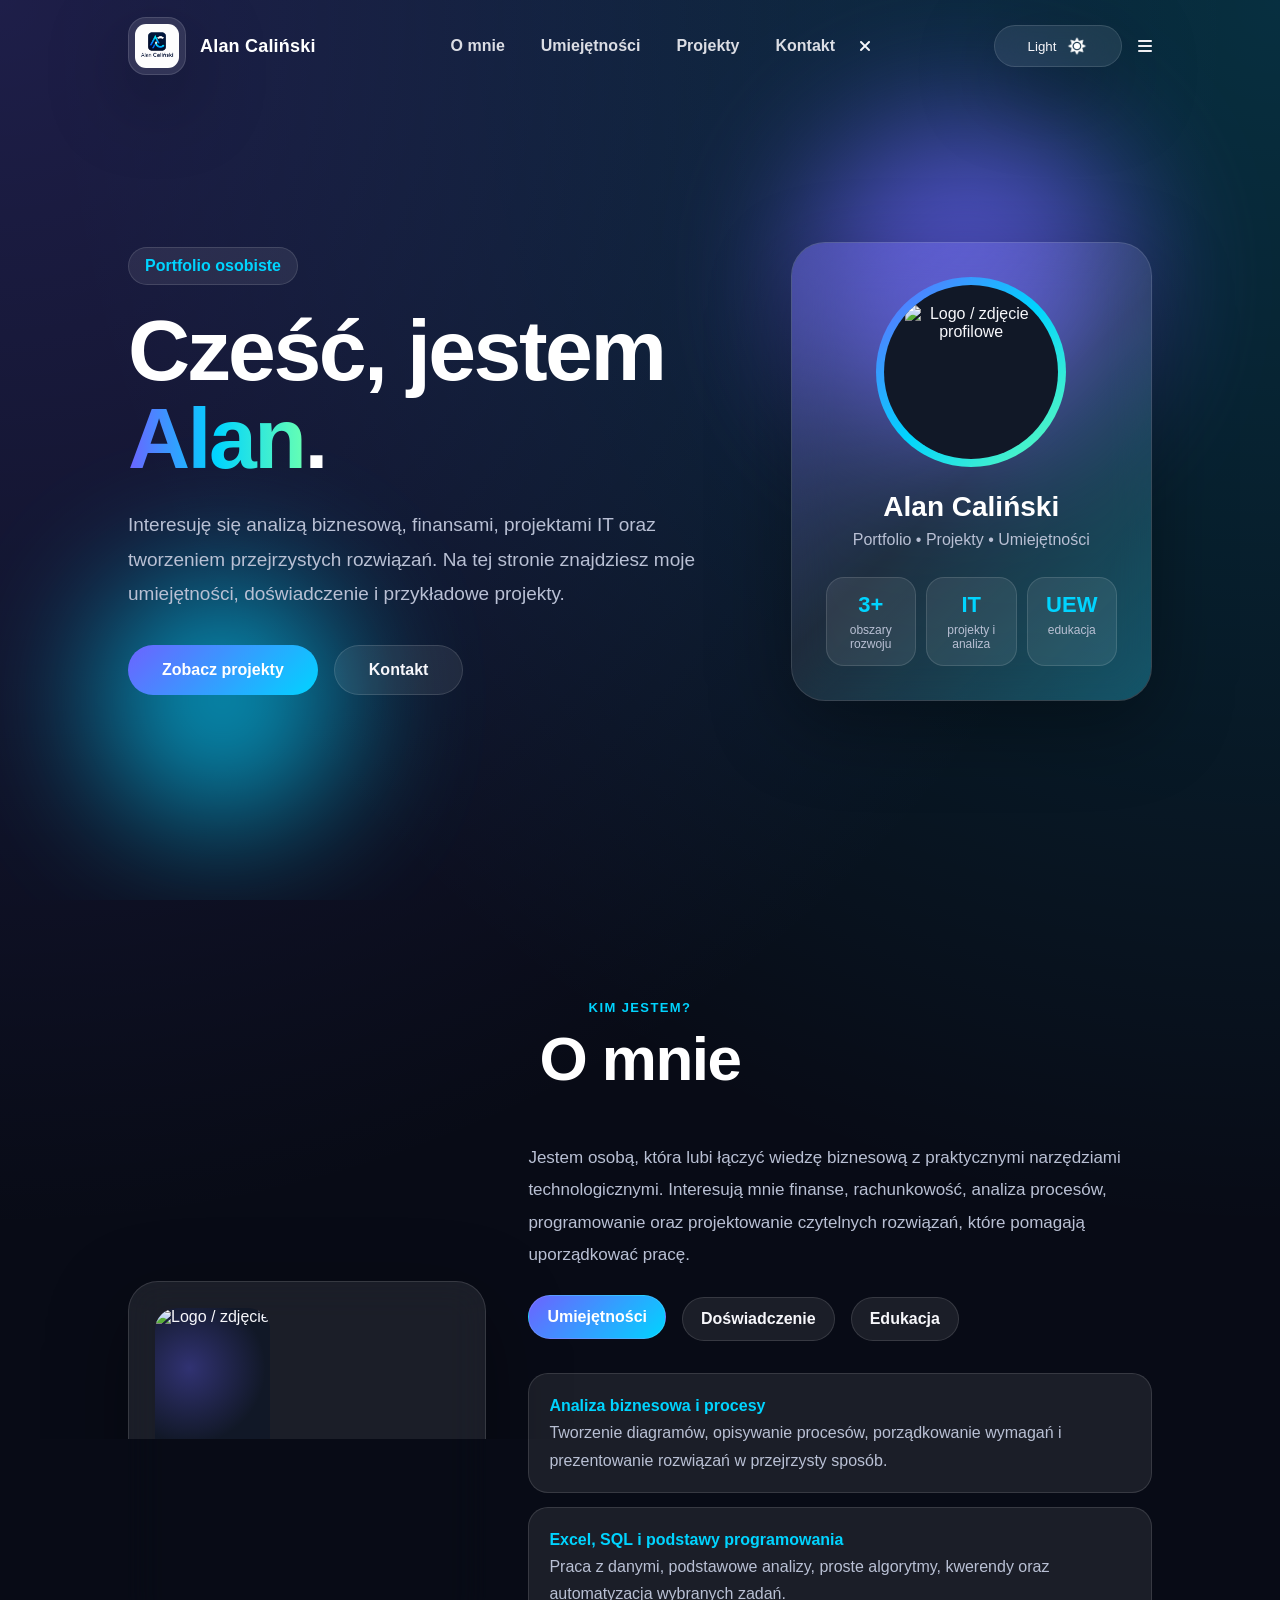
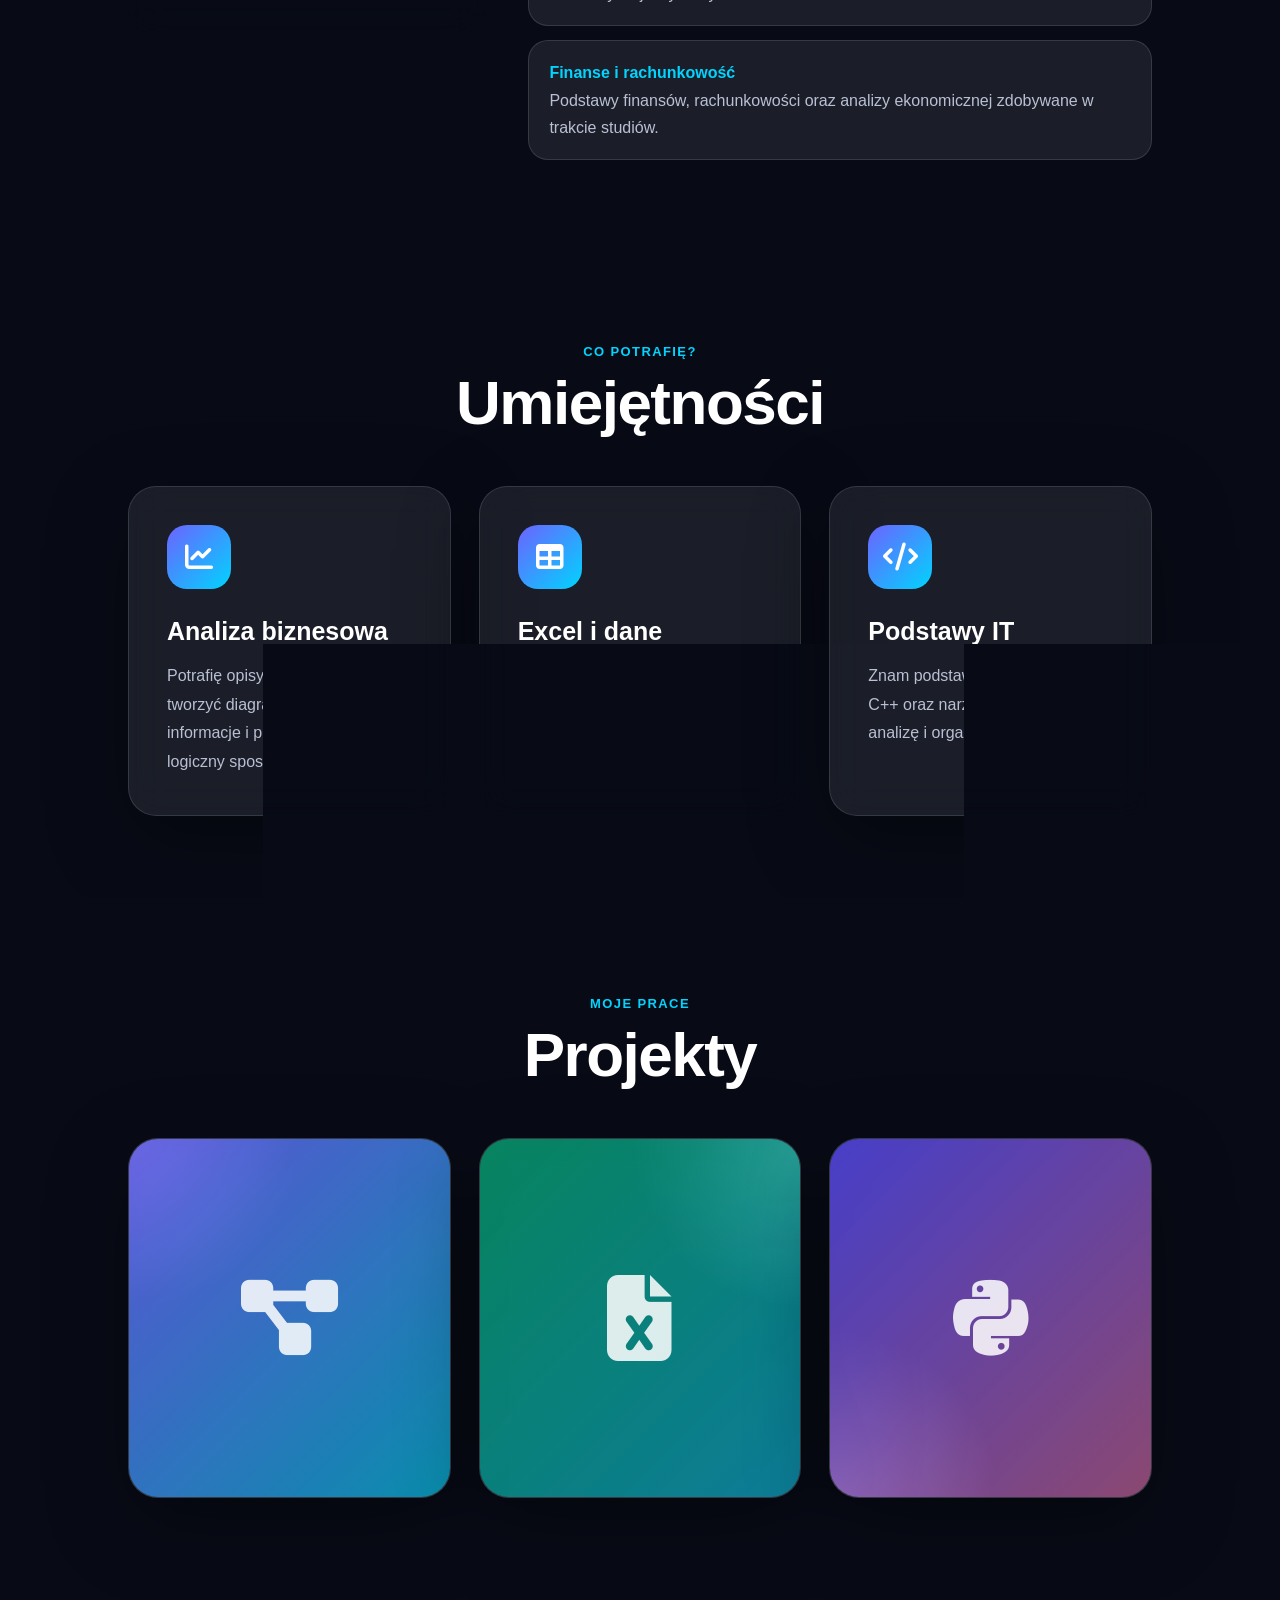
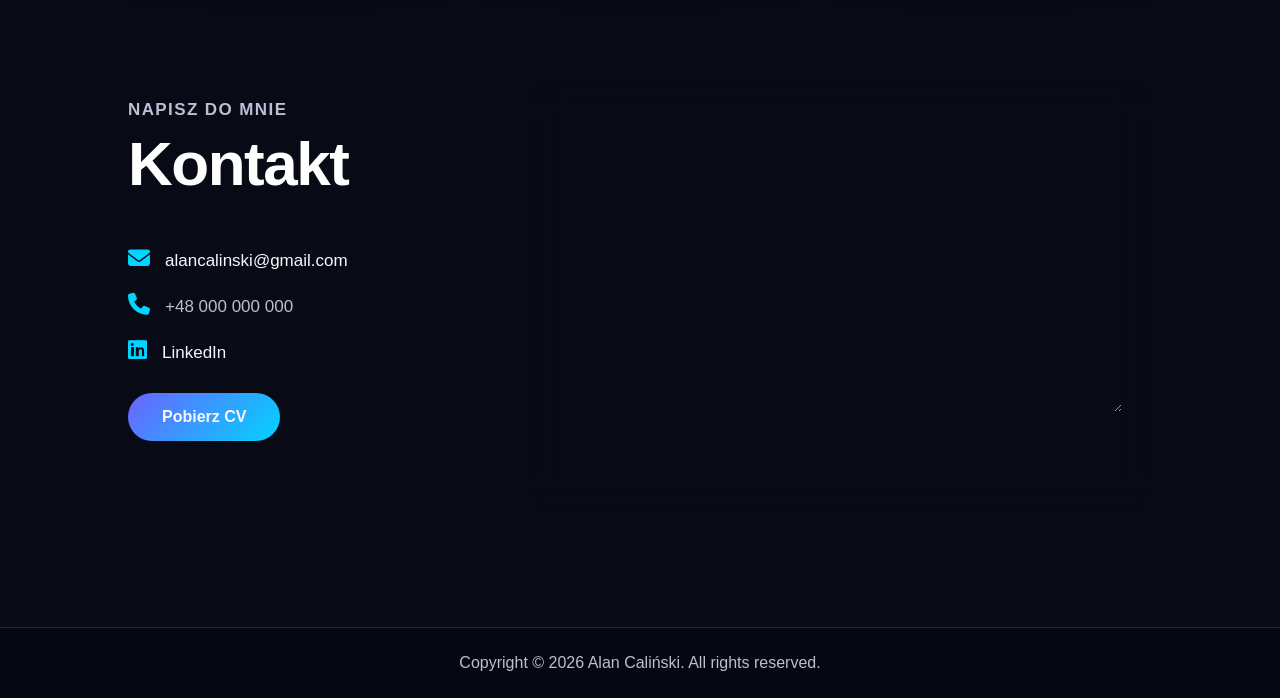
==== commit 189f65dd: "Update index.html" ====
--- a/index.html
+++ b/index.html
@@ -23,7 +23,8 @@
             <nav>
                 <a href="#header" class="brand">
                     <!-- Wrzuc logo do folderu images i nazwij je: logo.png -->
-                    <img src="images/logo.png" class="logo" alt="Logo Alan Caliński">
+                    <img src="images/ChatGPT Image 8 cze 2026, 08_52_52.png
+" class="logo" alt="Logo Alan Caliński">
                     <span class="brand-text">Alan Caliński</span>
                 </a>
 
--- a/style.css
+++ b/style.css
@@ -0,0 +1,955 @@
+* {
+    margin: 0;
+    padding: 0;
+    box-sizing: border-box;
+    font-family: "Poppins", Arial, sans-serif;
+}
+
+html {
+    scroll-behavior: smooth;
+}
+
+:root {
+    --background: #080b16;
+    --background-soft: #111827;
+    --card: rgba(255, 255, 255, 0.08);
+    --card-hover: rgba(255, 255, 255, 0.13);
+    --text-color: #f7f7fb;
+    --muted: #b9c0d4;
+    --title-color: #ffffff;
+    --accent: #6c63ff;
+    --accent-2: #00d4ff;
+    --accent-3: #66ffb3;
+    --border: rgba(255, 255, 255, 0.12);
+    --shadow: 0 24px 80px rgba(0, 0, 0, 0.35);
+}
+
+.light-theme {
+    --background: #eef2ff;
+    --background-soft: #ffffff;
+    --card: rgba(255, 255, 255, 0.75);
+    --card-hover: #ffffff;
+    --text-color: #111827;
+    --muted: #4b5563;
+    --title-color: #111827;
+    --accent: #4f46e5;
+    --accent-2: #0891b2;
+    --accent-3: #059669;
+    --border: rgba(17, 24, 39, 0.12);
+    --shadow: 0 24px 70px rgba(99, 102, 241, 0.18);
+}
+
+body {
+    background:
+        radial-gradient(circle at top left, rgba(108, 99, 255, 0.22), transparent 30%),
+        radial-gradient(circle at top right, rgba(0, 212, 255, 0.18), transparent 30%),
+        var(--background);
+    color: var(--text-color);
+    transition: background 0.8s, color 0.8s;
+    overflow-x: hidden;
+}
+
+a {
+    color: inherit;
+}
+
+.container {
+    padding: 0 10%;
+}
+
+.bg-blur {
+    position: absolute;
+    border-radius: 50%;
+    filter: blur(70px);
+    opacity: 0.7;
+    z-index: 0;
+}
+
+.bg-blur-1 {
+    width: 320px;
+    height: 320px;
+    background: var(--accent);
+    top: 120px;
+    right: 12%;
+}
+
+.bg-blur-2 {
+    width: 240px;
+    height: 240px;
+    background: var(--accent-2);
+    bottom: 80px;
+    left: 8%;
+}
+
+/* HEADER */
+
+#header {
+    min-height: 100vh;
+    position: relative;
+    overflow: hidden;
+}
+
+#header .container {
+    position: relative;
+    z-index: 1;
+}
+
+nav {
+    min-height: 92px;
+    display: flex;
+    justify-content: space-between;
+    align-items: center;
+}
+
+.brand {
+    display: flex;
+    align-items: center;
+    gap: 14px;
+    text-decoration: none;
+    font-weight: 800;
+    letter-spacing: 0.2px;
+}
+
+.logo {
+    width: 58px;
+    height: 58px;
+    object-fit: contain;
+    border-radius: 18px;
+    padding: 6px;
+    background: rgba(255, 255, 255, 0.1);
+    border: 1px solid var(--border);
+    box-shadow: var(--shadow);
+}
+
+.brand-text {
+    font-size: 18px;
+    color: var(--title-color);
+}
+
+nav ul {
+    display: flex;
+    align-items: center;
+    gap: 12px;
+}
+
+nav ul li {
+    list-style: none;
+}
+
+nav ul li a {
+    color: var(--text-color);
+    text-decoration: none;
+    font-size: 16px;
+    font-weight: 700;
+    position: relative;
+    padding: 10px 12px;
+    opacity: 0.88;
+    transition: opacity 0.3s, color 0.3s;
+}
+
+nav ul li a:hover {
+    opacity: 1;
+    color: var(--accent-2);
+}
+
+nav ul li a::after {
+    content: "";
+    width: 0;
+    height: 3px;
+    background: linear-gradient(90deg, var(--accent), var(--accent-2));
+    position: absolute;
+    left: 12px;
+    bottom: 2px;
+    border-radius: 10px;
+    transition: width 0.35s;
+}
+
+nav ul li a:hover::after {
+    width: calc(100% - 24px);
+}
+
+.nav-actions {
+    display: flex;
+    align-items: center;
+    gap: 16px;
+}
+
+.toggle-btn {
+    background: var(--card);
+    color: var(--text-color);
+    border: 1px solid var(--border);
+    backdrop-filter: blur(18px);
+    display: flex;
+    align-items: center;
+    justify-content: center;
+    width: 128px;
+    height: 42px;
+    border-radius: 999px;
+    cursor: pointer;
+    box-shadow: var(--shadow);
+    transition: transform 0.3s, background 0.3s;
+}
+
+.toggle-btn:hover {
+    transform: translateY(-2px);
+    background: var(--card-hover);
+}
+
+.toggle-btn img {
+    width: 22px;
+    margin-left: 10px;
+}
+
+.menu-icon {
+    display: none;
+}
+
+/* HERO */
+
+.hero {
+    min-height: calc(100vh - 92px);
+    display: grid;
+    grid-template-columns: 1.25fr 0.75fr;
+    align-items: center;
+    gap: 60px;
+    padding: 60px 0 110px;
+}
+
+.eyebrow {
+    display: inline-flex;
+    width: fit-content;
+    padding: 9px 16px;
+    border: 1px solid var(--border);
+    border-radius: 999px;
+    background: var(--card);
+    color: var(--accent-2);
+    font-weight: 800;
+    margin-bottom: 22px;
+    backdrop-filter: blur(18px);
+}
+
+.hero h1 {
+    color: var(--title-color);
+    font-size: clamp(44px, 7vw, 86px);
+    line-height: 1.02;
+    letter-spacing: -2.5px;
+    margin-bottom: 26px;
+}
+
+.hero h1 span {
+    background: linear-gradient(90deg, var(--accent), var(--accent-2), var(--accent-3));
+    -webkit-background-clip: text;
+    background-clip: text;
+    color: transparent;
+    animation: glow 2s infinite alternate;
+}
+
+.hero-desc {
+    max-width: 720px;
+    color: var(--muted);
+    font-size: 19px;
+    line-height: 1.8;
+}
+
+.hero-buttons {
+    display: flex;
+    gap: 16px;
+    flex-wrap: wrap;
+    margin-top: 34px;
+}
+
+.btn {
+    display: inline-flex;
+    align-items: center;
+    justify-content: center;
+    width: fit-content;
+    border: 1px solid var(--accent);
+    padding: 15px 34px;
+    text-decoration: none;
+    border-radius: 999px;
+    font-weight: 800;
+    color: #fff;
+    cursor: pointer;
+    transition: transform 0.3s, box-shadow 0.3s, background 0.3s;
+}
+
+.btn:hover {
+    transform: translateY(-3px);
+    box-shadow: 0 18px 40px rgba(108, 99, 255, 0.28);
+}
+
+.btn-primary {
+    background: linear-gradient(135deg, var(--accent), var(--accent-2));
+    border: 0;
+}
+
+.btn-ghost {
+    color: var(--text-color);
+    background: var(--card);
+    border: 1px solid var(--border);
+    backdrop-filter: blur(18px);
+}
+
+.hero-card {
+    background: var(--card);
+    border: 1px solid var(--border);
+    border-radius: 34px;
+    padding: 34px;
+    text-align: center;
+    box-shadow: var(--shadow);
+    backdrop-filter: blur(22px);
+    position: relative;
+    overflow: hidden;
+}
+
+.hero-card::before {
+    content: "";
+    position: absolute;
+    inset: -2px;
+    background: linear-gradient(135deg, rgba(108, 99, 255, 0.35), transparent, rgba(0, 212, 255, 0.25));
+    z-index: -1;
+}
+
+.profile-ring {
+    width: 190px;
+    height: 190px;
+    margin: 0 auto 24px;
+    border-radius: 50%;
+    padding: 8px;
+    background: linear-gradient(135deg, var(--accent), var(--accent-2), var(--accent-3));
+}
+
+.profile-avatar {
+    width: 100%;
+    height: 100%;
+    border-radius: 50%;
+    display: grid;
+    place-items: center;
+    background: var(--background-soft);
+    overflow: hidden;
+}
+
+.profile-avatar img {
+    width: 76%;
+    height: 76%;
+    object-fit: contain;
+}
+
+.hero-card h2 {
+    color: var(--title-color);
+    font-size: 28px;
+    margin-bottom: 8px;
+}
+
+.hero-card p {
+    color: var(--muted);
+}
+
+.hero-stats {
+    display: grid;
+    grid-template-columns: repeat(3, 1fr);
+    gap: 10px;
+    margin-top: 28px;
+}
+
+.hero-stats div {
+    padding: 14px 10px;
+    border-radius: 18px;
+    background: rgba(255, 255, 255, 0.08);
+    border: 1px solid var(--border);
+}
+
+.hero-stats strong {
+    display: block;
+    font-size: 22px;
+    color: var(--accent-2);
+    margin-bottom: 5px;
+}
+
+.hero-stats span {
+    display: block;
+    font-size: 12px;
+    color: var(--muted);
+}
+
+/* SECTIONS */
+
+section {
+    position: relative;
+}
+
+.section-heading {
+    text-align: center;
+    margin-bottom: 48px;
+}
+
+.section-heading p {
+    color: var(--accent-2);
+    font-weight: 800;
+    margin-bottom: 8px;
+    text-transform: uppercase;
+    letter-spacing: 1.4px;
+    font-size: 13px;
+}
+
+.section-heading.align-left {
+    text-align: left;
+}
+
+.sub-title {
+    font-size: clamp(38px, 5vw, 62px);
+    font-weight: 900;
+    color: var(--title-color);
+    letter-spacing: -1.5px;
+}
+
+/* ABOUT */
+
+#about {
+    padding: 100px 0;
+}
+
+.row {
+    display: flex;
+    justify-content: space-between;
+    flex-wrap: wrap;
+}
+
+.about-wrapper {
+    align-items: center;
+    gap: 42px;
+}
+
+.about-col-1 {
+    flex-basis: 35%;
+}
+
+.about-col-2 {
+    flex: 1;
+}
+
+.about-photo {
+    background: var(--card);
+    border: 1px solid var(--border);
+    border-radius: 30px;
+    padding: 26px;
+    box-shadow: var(--shadow);
+    backdrop-filter: blur(18px);
+}
+
+.about-photo img {
+    width: 100%;
+    min-height: 300px;
+    object-fit: contain;
+    border-radius: 22px;
+    background:
+        radial-gradient(circle at 30% 20%, rgba(108, 99, 255, 0.35), transparent 30%),
+        radial-gradient(circle at 80% 80%, rgba(0, 212, 255, 0.25), transparent 35%),
+        var(--background-soft);
+}
+
+.about-text {
+    color: var(--muted);
+    font-size: 17px;
+    line-height: 1.9;
+    margin-bottom: 26px;
+}
+
+.tab-titles {
+    display: flex;
+    flex-wrap: wrap;
+    gap: 16px;
+    margin: 26px 0 32px;
+}
+
+.tab-links {
+    padding: 12px 18px;
+    border: 1px solid var(--border);
+    border-radius: 999px;
+    font-size: 16px;
+    font-weight: 800;
+    cursor: pointer;
+    position: relative;
+    background: var(--card);
+    color: var(--text-color);
+    transition: background 0.3s, transform 0.3s, color 0.3s;
+}
+
+.tab-links:hover,
+.tab-links.active-link {
+    background: linear-gradient(135deg, var(--accent), var(--accent-2));
+    color: #fff;
+    transform: translateY(-2px);
+}
+
+.tab-contents {
+    display: none;
+}
+
+.tab-contents.active-tab {
+    display: block;
+}
+
+.tab-contents ul li {
+    list-style: none;
+    margin: 14px 0;
+    padding: 18px 20px;
+    background: var(--card);
+    border: 1px solid var(--border);
+    border-radius: 20px;
+    color: var(--muted);
+    line-height: 1.7;
+}
+
+.tab-contents ul li span {
+    color: var(--accent-2);
+    font-size: 16px;
+    font-weight: 900;
+}
+
+/* SERVICES */
+
+#services {
+    padding: 70px 0 90px;
+}
+
+.services-list {
+    display: grid;
+    grid-template-columns: repeat(3, 1fr);
+    gap: 28px;
+}
+
+.service-card {
+    background: var(--card);
+    border: 1px solid var(--border);
+    padding: 38px;
+    border-radius: 28px;
+    box-shadow: var(--shadow);
+    backdrop-filter: blur(18px);
+    transition: background 0.4s, transform 0.4s, border 0.4s;
+}
+
+.service-card i {
+    width: 64px;
+    height: 64px;
+    border-radius: 20px;
+    display: grid;
+    place-items: center;
+    font-size: 28px;
+    margin-bottom: 28px;
+    color: #fff;
+    background: linear-gradient(135deg, var(--accent), var(--accent-2));
+}
+
+.service-card h2 {
+    font-size: 25px;
+    margin-bottom: 16px;
+    color: var(--title-color);
+}
+
+.service-card p {
+    color: var(--muted);
+    line-height: 1.8;
+}
+
+.service-card:hover {
+    transform: translateY(-10px);
+    background: var(--card-hover);
+    border-color: rgba(108, 99, 255, 0.5);
+}
+
+/* PORTFOLIO */
+
+#portfolio {
+    padding: 90px 0;
+}
+
+.work-list {
+    display: grid;
+    grid-template-columns: repeat(3, 1fr);
+    gap: 28px;
+}
+
+.work {
+    min-height: 360px;
+    border-radius: 30px;
+    position: relative;
+    overflow: hidden;
+    box-shadow: var(--shadow);
+    border: 1px solid var(--border);
+    background: var(--card);
+    transition: transform 0.4s;
+}
+
+.work::before {
+    content: "";
+    position: absolute;
+    inset: 0;
+    opacity: 0.95;
+    transition: transform 0.5s;
+}
+
+.project-1::before {
+    background:
+        linear-gradient(135deg, rgba(108, 99, 255, 0.85), rgba(0, 212, 255, 0.65)),
+        radial-gradient(circle at top left, rgba(255,255,255,0.5), transparent 35%);
+}
+
+.project-2::before {
+    background:
+        linear-gradient(135deg, rgba(5, 150, 105, 0.9), rgba(0, 212, 255, 0.55)),
+        radial-gradient(circle at top right, rgba(255,255,255,0.5), transparent 35%);
+}
+
+.project-3::before {
+    background:
+        linear-gradient(135deg, rgba(79, 70, 229, 0.9), rgba(244, 114, 182, 0.55)),
+        radial-gradient(circle at bottom left, rgba(255,255,255,0.45), transparent 35%);
+}
+
+.project-icon {
+    position: absolute;
+    inset: 0;
+    display: grid;
+    place-items: center;
+    font-size: 86px;
+    color: rgba(255, 255, 255, 0.86);
+    z-index: 1;
+    transition: transform 0.5s, opacity 0.5s;
+}
+
+.layer {
+    width: 100%;
+    height: 100%;
+    background: linear-gradient(rgba(8, 11, 22, 0.15), rgba(8, 11, 22, 0.88));
+    border-radius: 30px;
+    position: absolute;
+    left: 0;
+    bottom: -100%;
+    z-index: 2;
+    overflow: hidden;
+    display: flex;
+    align-items: center;
+    justify-content: flex-end;
+    flex-direction: column;
+    padding: 36px;
+    text-align: center;
+    transition: bottom 0.5s;
+}
+
+.layer h3 {
+    font-weight: 900;
+    margin-bottom: 14px;
+    color: #fff;
+    font-size: 25px;
+}
+
+.layer p {
+    color: rgba(255, 255, 255, 0.88);
+    line-height: 1.7;
+}
+
+.layer a {
+    margin-top: 22px;
+    color: var(--accent);
+    text-decoration: none;
+    font-size: 18px;
+    line-height: 58px;
+    background: #fff;
+    width: 58px;
+    height: 58px;
+    border-radius: 50%;
+    text-align: center;
+    transition: transform 0.3s, background 0.3s;
+}
+
+.layer a:hover {
+    transform: scale(1.12) rotate(6deg);
+    background: #ecfeff;
+}
+
+.work:hover {
+    transform: translateY(-10px);
+}
+
+.work:hover::before {
+    transform: scale(1.08);
+}
+
+.work:hover .project-icon {
+    transform: translateY(-42px) scale(0.9);
+    opacity: 0.42;
+}
+
+.work:hover .layer {
+    bottom: 0;
+}
+
+/* CONTACT */
+
+#contact {
+    padding-top: 90px;
+}
+
+.contact-wrapper {
+    gap: 42px;
+}
+
+.contact-left {
+    flex-basis: 35%;
+}
+
+.contact-right {
+    flex: 1;
+}
+
+.contact-left p {
+    margin-top: 22px;
+    color: var(--muted);
+    font-size: 17px;
+}
+
+.contact-left p i {
+    color: var(--accent-2);
+    margin-right: 15px;
+    font-size: 22px;
+}
+
+.contact-left a {
+    cursor: pointer;
+    color: var(--text-color);
+    text-decoration: none;
+}
+
+.cv-btn {
+    margin-top: 30px;
+}
+
+.contact-right form {
+    width: 100%;
+    background: var(--card);
+    border: 1px solid var(--border);
+    border-radius: 30px;
+    padding: 28px;
+    box-shadow: var(--shadow);
+    backdrop-filter: blur(18px);
+}
+
+form input,
+form textarea {
+    width: 100%;
+    border: 1px solid var(--border);
+    outline: none;
+    background: rgba(255, 255, 255, 0.07);
+    padding: 16px 18px;
+    margin: 12px 0;
+    color: var(--text-color);
+    font-size: 16px;
+    border-radius: 18px;
+    transition: border 0.3s, background 0.3s;
+}
+
+form input:focus,
+form textarea:focus {
+    border-color: var(--accent-2);
+    background: rgba(255, 255, 255, 0.11);
+}
+
+form textarea {
+    resize: vertical;
+}
+
+form button {
+    margin-top: 12px;
+}
+
+#msg {
+    color: var(--accent-3);
+    display: inline-block;
+    margin-top: 18px;
+    font-weight: 800;
+}
+
+.copyright {
+    width: 100%;
+    text-align: center;
+    padding: 26px 10%;
+    background: rgba(0, 0, 0, 0.22);
+    border-top: 1px solid var(--border);
+    font-weight: 500;
+    margin-top: 90px;
+    color: var(--muted);
+}
+
+/* ANIMATIONS */
+
+.slide-left {
+    animation: slideleft 1.1s ease forwards;
+}
+
+.slide-right {
+    animation: slideright 1.1s ease forwards;
+}
+
+@keyframes slideleft {
+    0% {
+        transform: translateX(-70px);
+        opacity: 0;
+    }
+    100% {
+        transform: translateX(0);
+        opacity: 1;
+    }
+}
+
+@keyframes slideright {
+    0% {
+        transform: translateX(70px);
+        opacity: 0;
+    }
+    100% {
+        transform: translateX(0);
+        opacity: 1;
+    }
+}
+
+@keyframes glow {
+    from {
+        filter: drop-shadow(0 0 6px rgba(108, 99, 255, 0.4));
+    }
+    to {
+        filter: drop-shadow(0 0 18px rgba(0, 212, 255, 0.7));
+    }
+}
+
+/* RESPONSIVE */
+
+@media only screen and (max-width: 950px) {
+    .container {
+        padding: 0 6%;
+    }
+
+    .brand-text {
+        display: none;
+    }
+
+    .hero {
+        grid-template-columns: 1fr;
+        padding-top: 30px;
+        gap: 35px;
+    }
+
+    .hero-card {
+        max-width: 520px;
+    }
+
+    .services-list,
+    .work-list {
+        grid-template-columns: 1fr;
+    }
+
+    .about-col-1,
+    .about-col-2,
+    .contact-left,
+    .contact-right {
+        flex-basis: 100%;
+    }
+}
+
+@media only screen and (max-width: 700px) {
+    nav {
+        min-height: 76px;
+    }
+
+    .logo {
+        width: 50px;
+        height: 50px;
+    }
+
+    .menu-icon {
+        display: block;
+        font-size: 25px;
+        cursor: pointer;
+        color: var(--text-color);
+    }
+
+    nav ul {
+        background: rgba(17, 24, 39, 0.96);
+        backdrop-filter: blur(18px);
+        position: fixed;
+        top: 0;
+        right: -220px;
+        width: 220px;
+        height: 100vh;
+        padding: 72px 26px;
+        z-index: 10;
+        transition: right 0.45s;
+        display: block;
+        border-left: 1px solid var(--border);
+    }
+
+    nav ul li {
+        display: block;
+        margin: 26px 0;
+    }
+
+    nav ul li a {
+        color: #fff;
+        font-size: 18px;
+    }
+
+    .close-icon {
+        position: absolute;
+        top: 24px;
+        left: 24px;
+        color: #fff;
+    }
+
+    .toggle-btn {
+        width: 108px;
+        height: 38px;
+        font-size: 13px;
+    }
+
+    .hero {
+        min-height: auto;
+        padding: 42px 0 70px;
+    }
+
+    .hero h1 {
+        letter-spacing: -1.2px;
+    }
+
+    .hero-desc {
+        font-size: 16px;
+    }
+
+    .hero-buttons {
+        flex-direction: column;
+    }
+
+    .btn {
+        width: 100%;
+    }
+
+    .hero-stats {
+        grid-template-columns: 1fr;
+    }
+
+    .tab-titles {
+        gap: 10px;
+    }
+
+    .tab-links {
+        font-size: 14px;
+        padding: 10px 13px;
+    }
+
+    .about-photo img {
+        min-height: 220px;
+    }
+
+    .work {
+        min-height: 300px;
+    }
+}
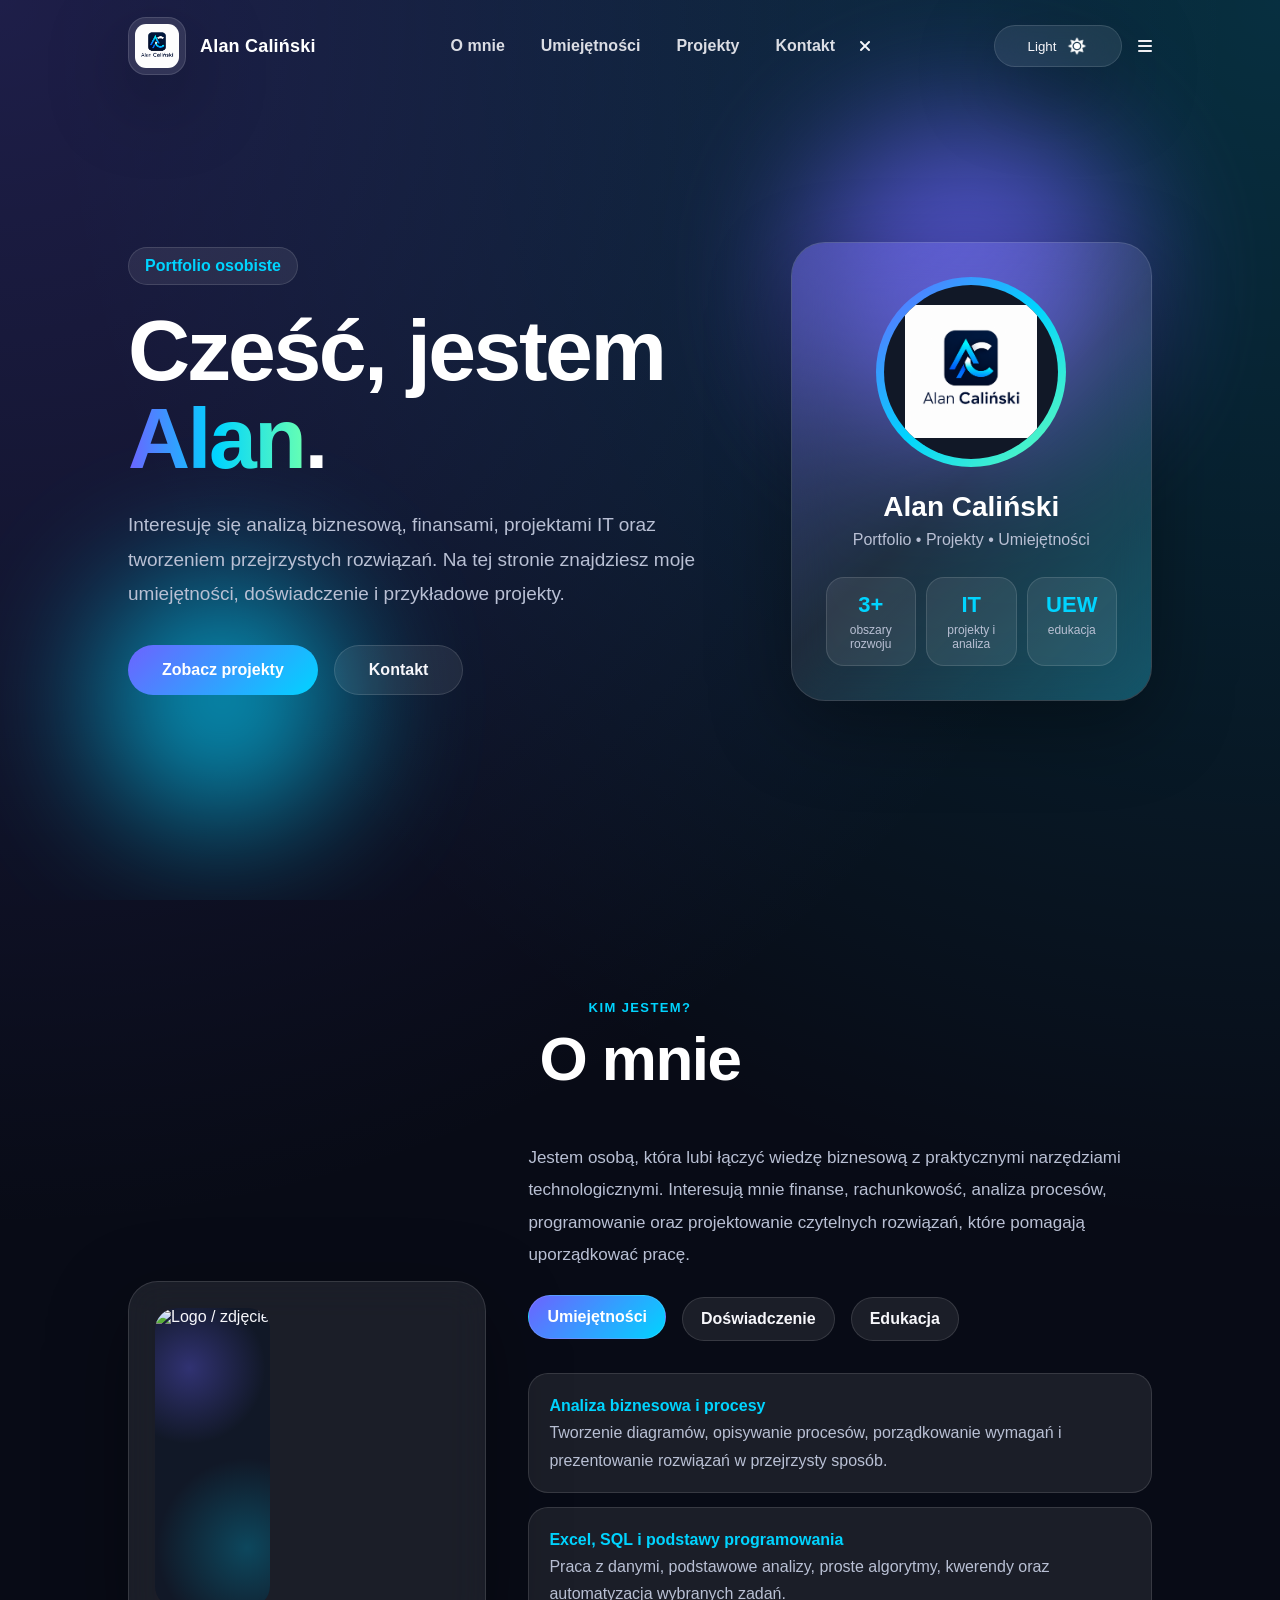
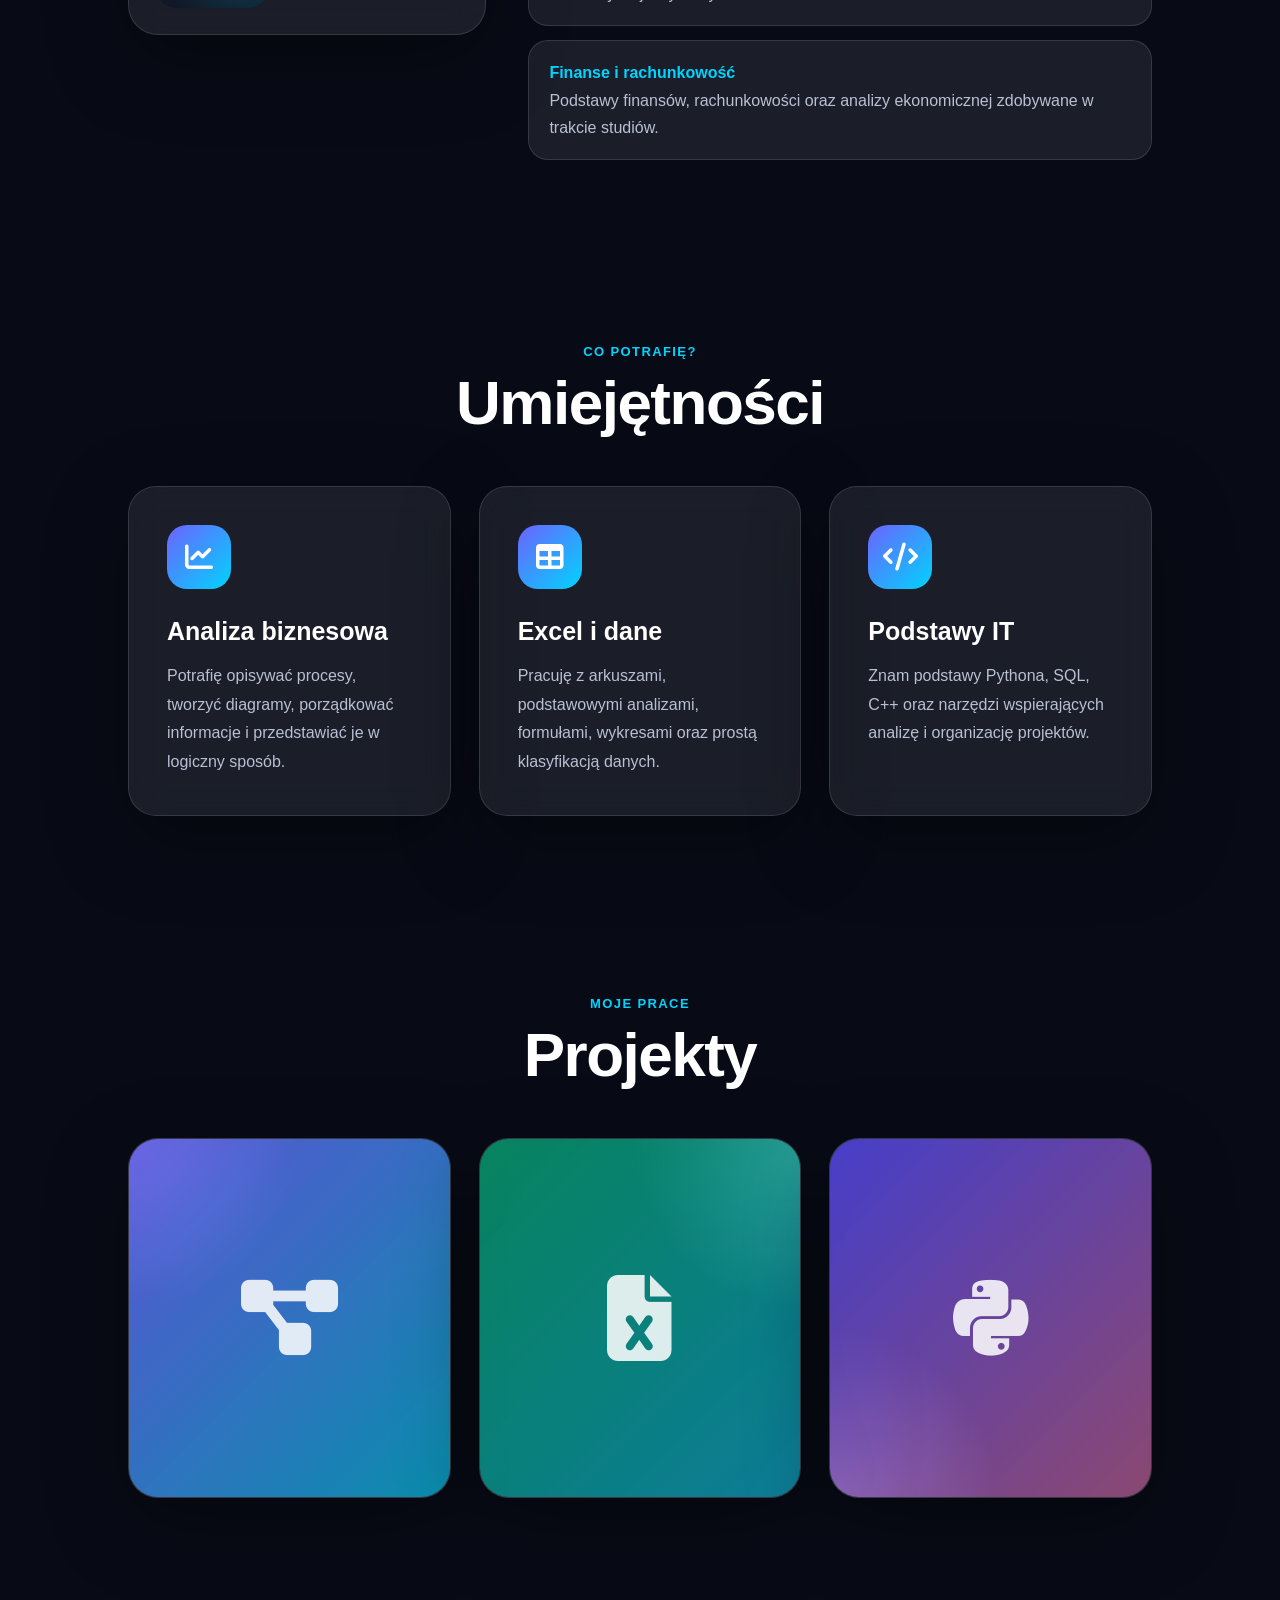
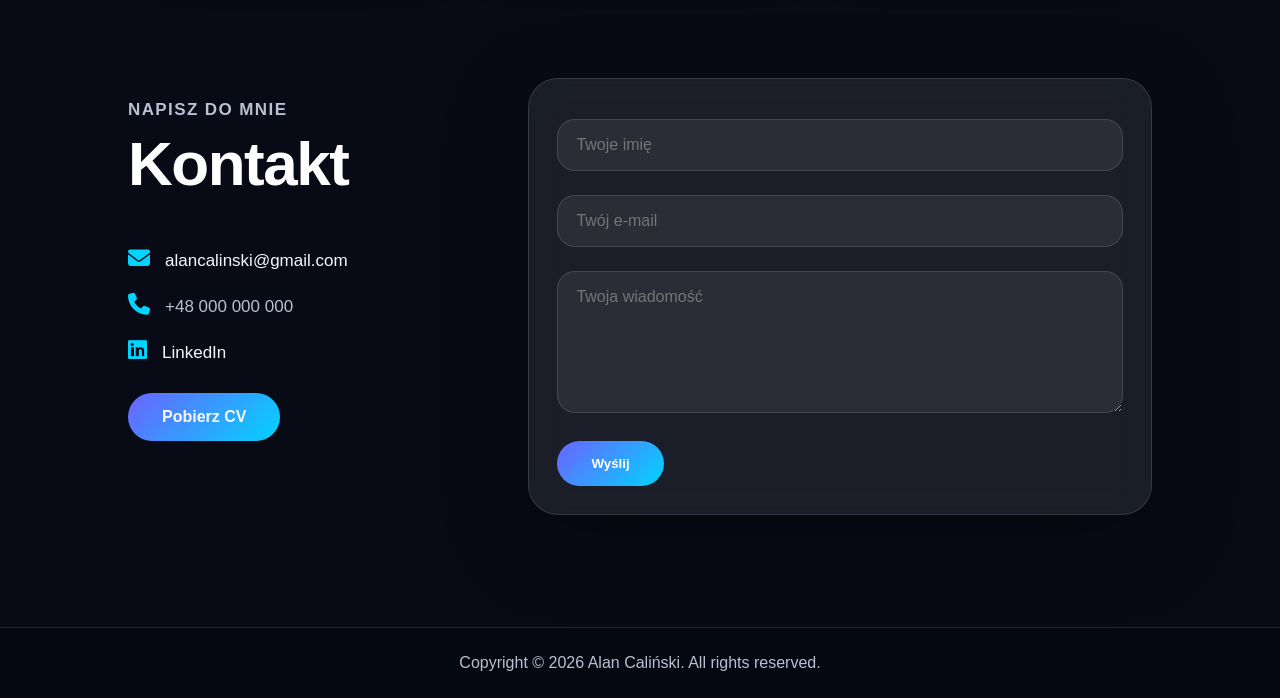
==== commit 985b730e: "Update index.html" ====
--- a/index.html
+++ b/index.html
@@ -64,7 +64,7 @@
                 <div class="hero-card slide-right">
                     <div class="profile-ring">
                         <div class="profile-avatar">
-                            <img src="images/logo.png" alt="Logo / zdjęcie profilowe">
+                            <img src="images/ChatGPT Image 8 cze 2026, 08_52_52.png" alt="Logo / zdjęcie profilowe">
                         </div>
                     </div>
 
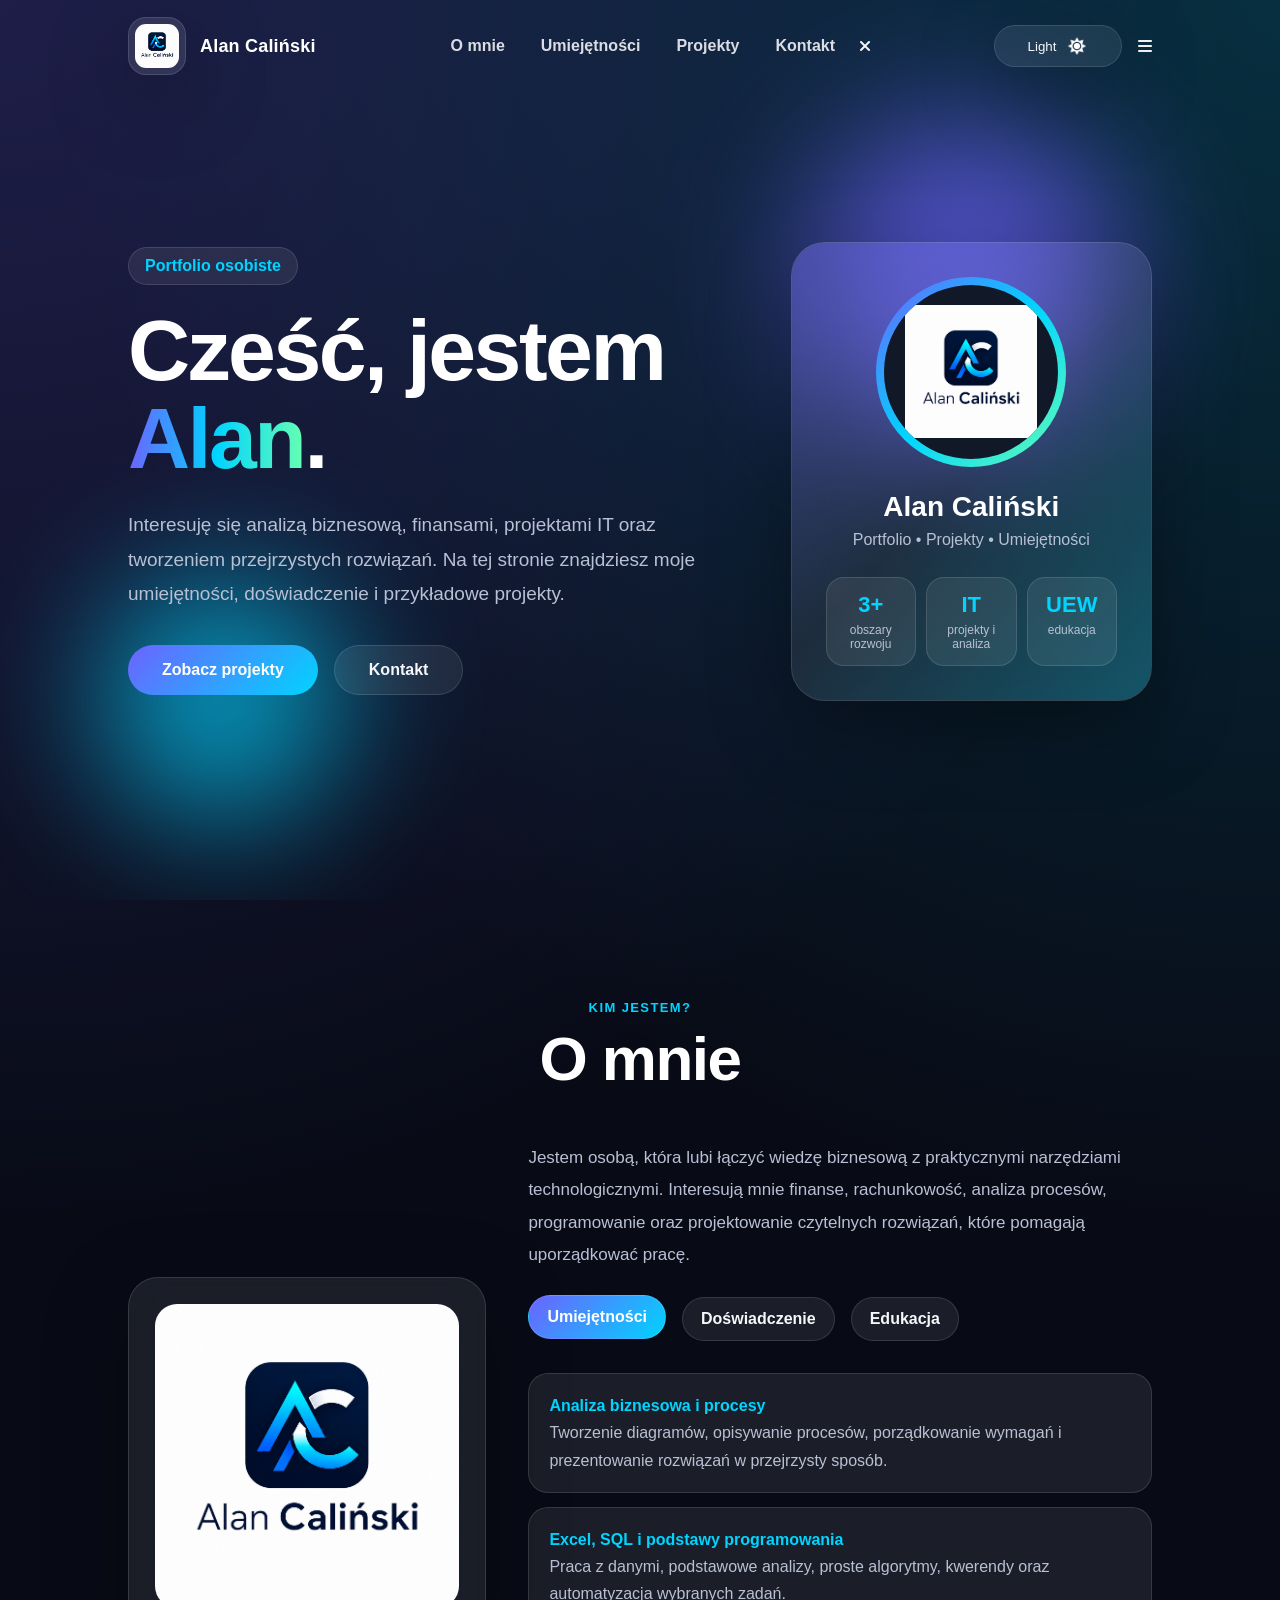
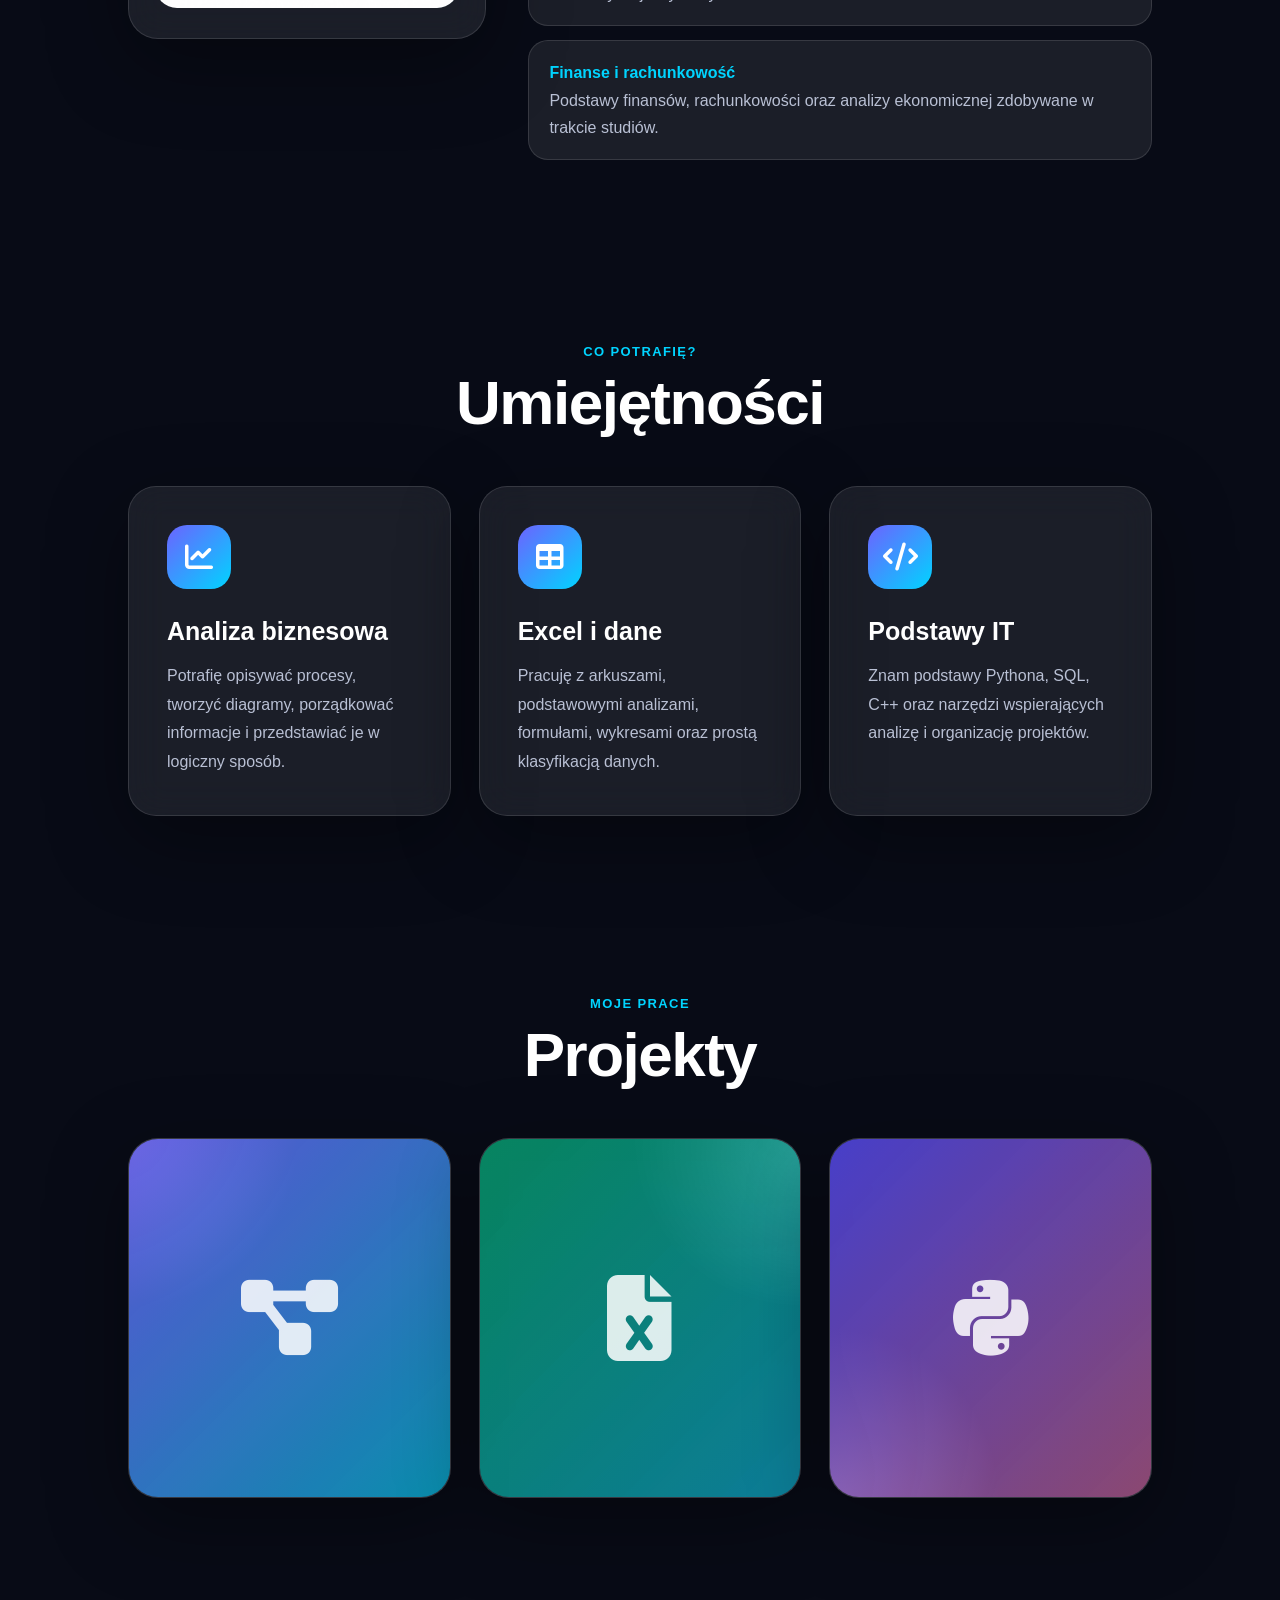
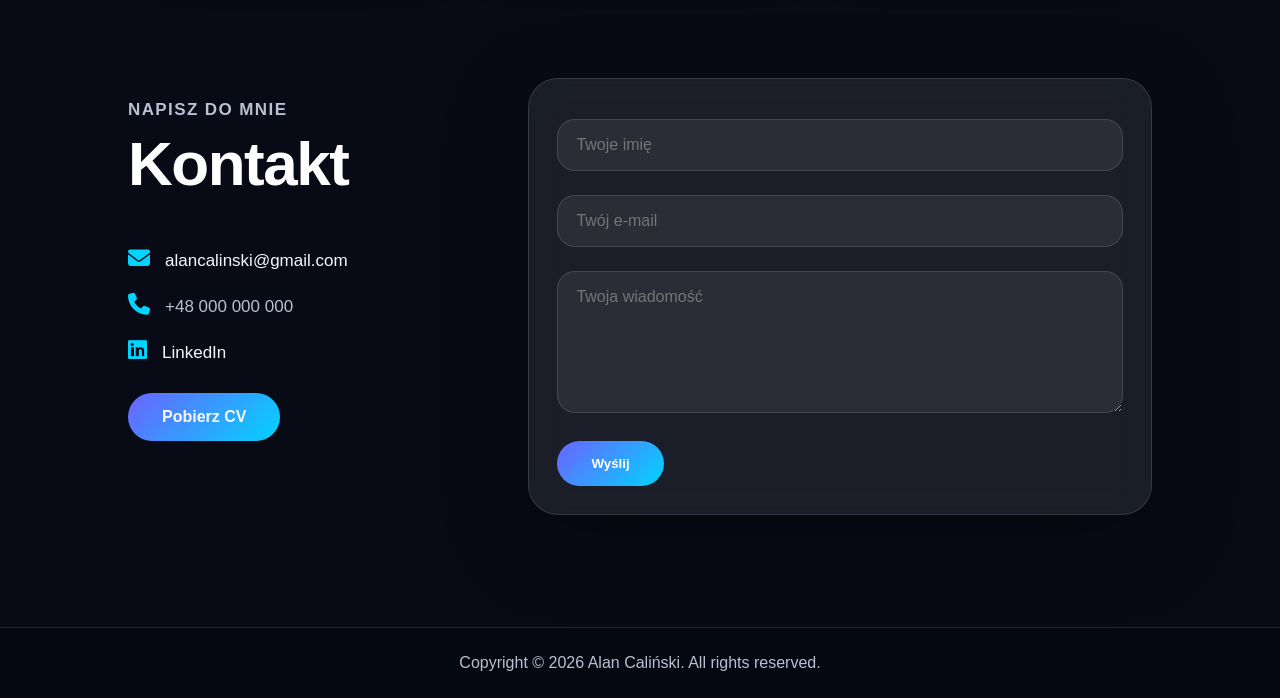
==== commit 4e3148c2: "Update index.html" ====
--- a/index.html
+++ b/index.html
@@ -101,7 +101,7 @@
             <div class="row about-wrapper">
                 <div class="about-col-1">
                     <div class="about-photo">
-                        <img src="images/logo.png" alt="Logo / zdjęcie">
+                        <img src="images/ChatGPT Image 8 cze 2026, 08_52_52.png" alt="Logo / zdjęcie">
                     </div>
                 </div>
 
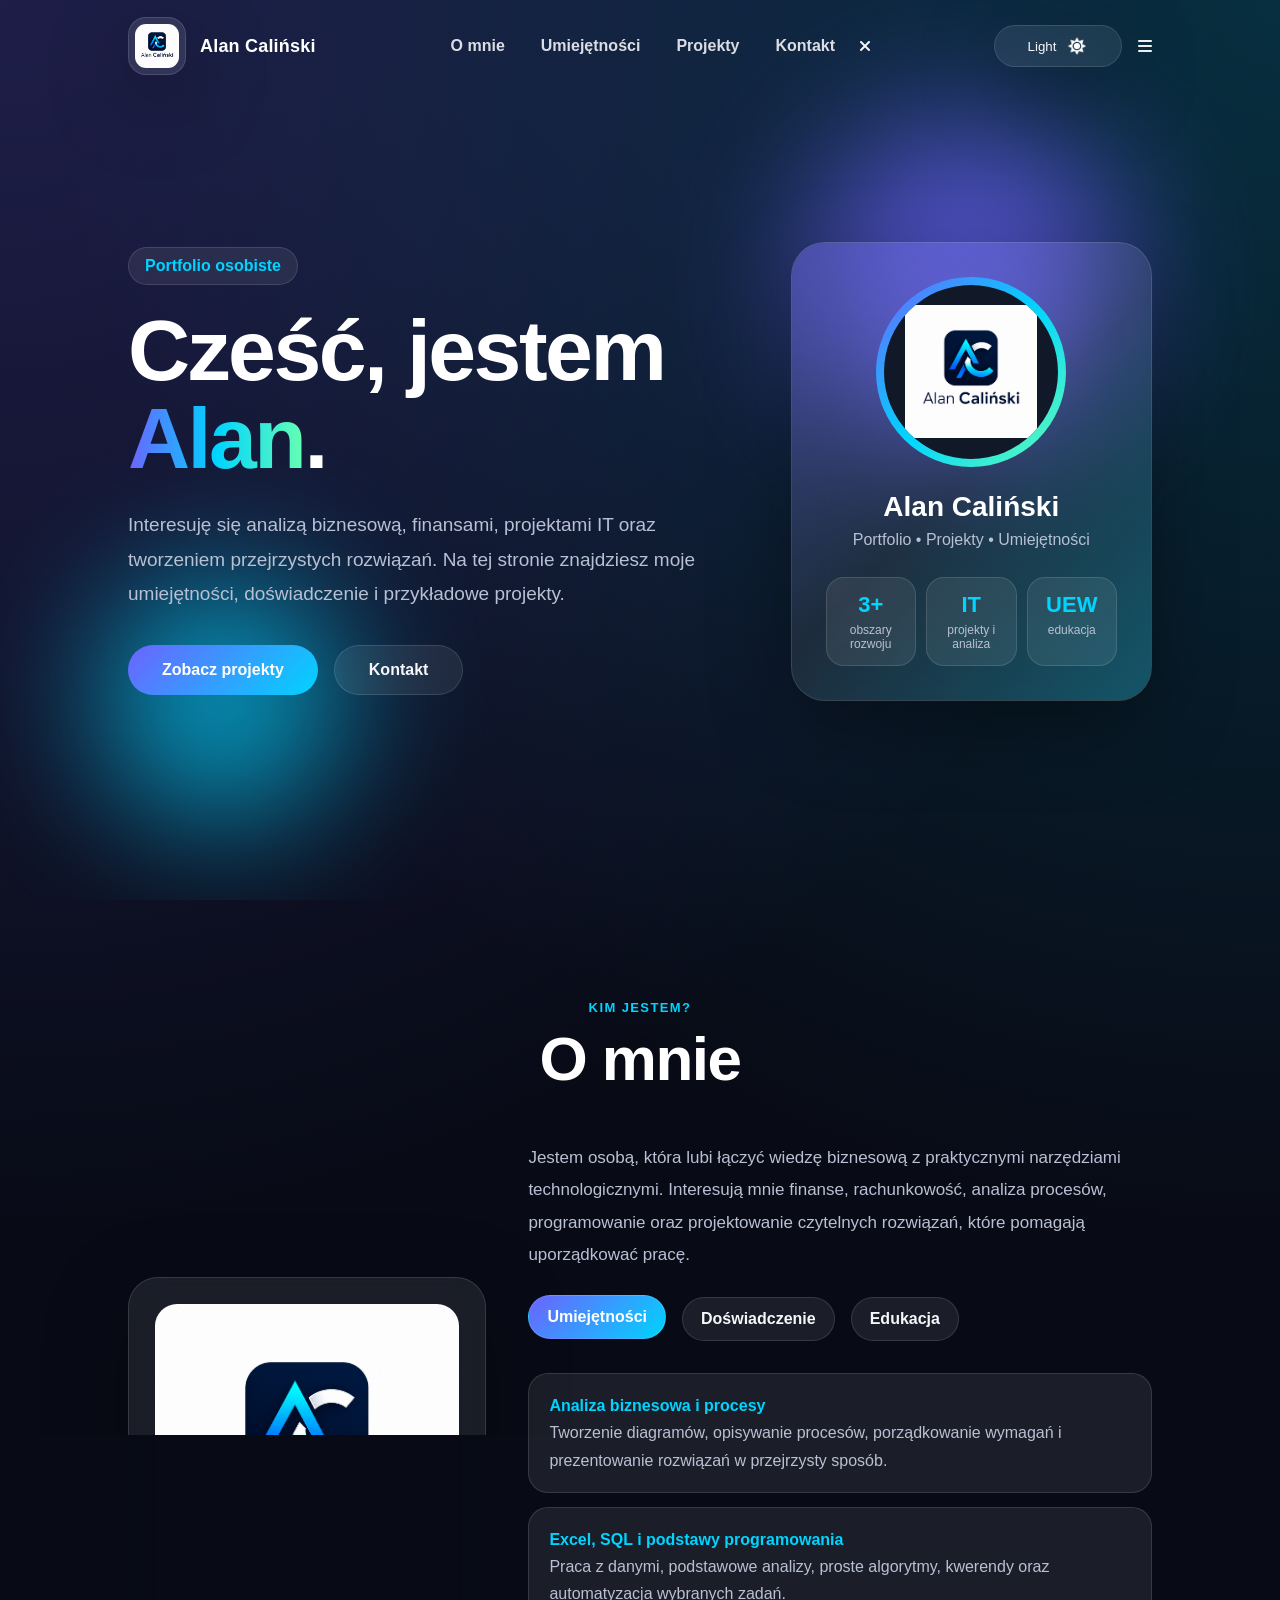
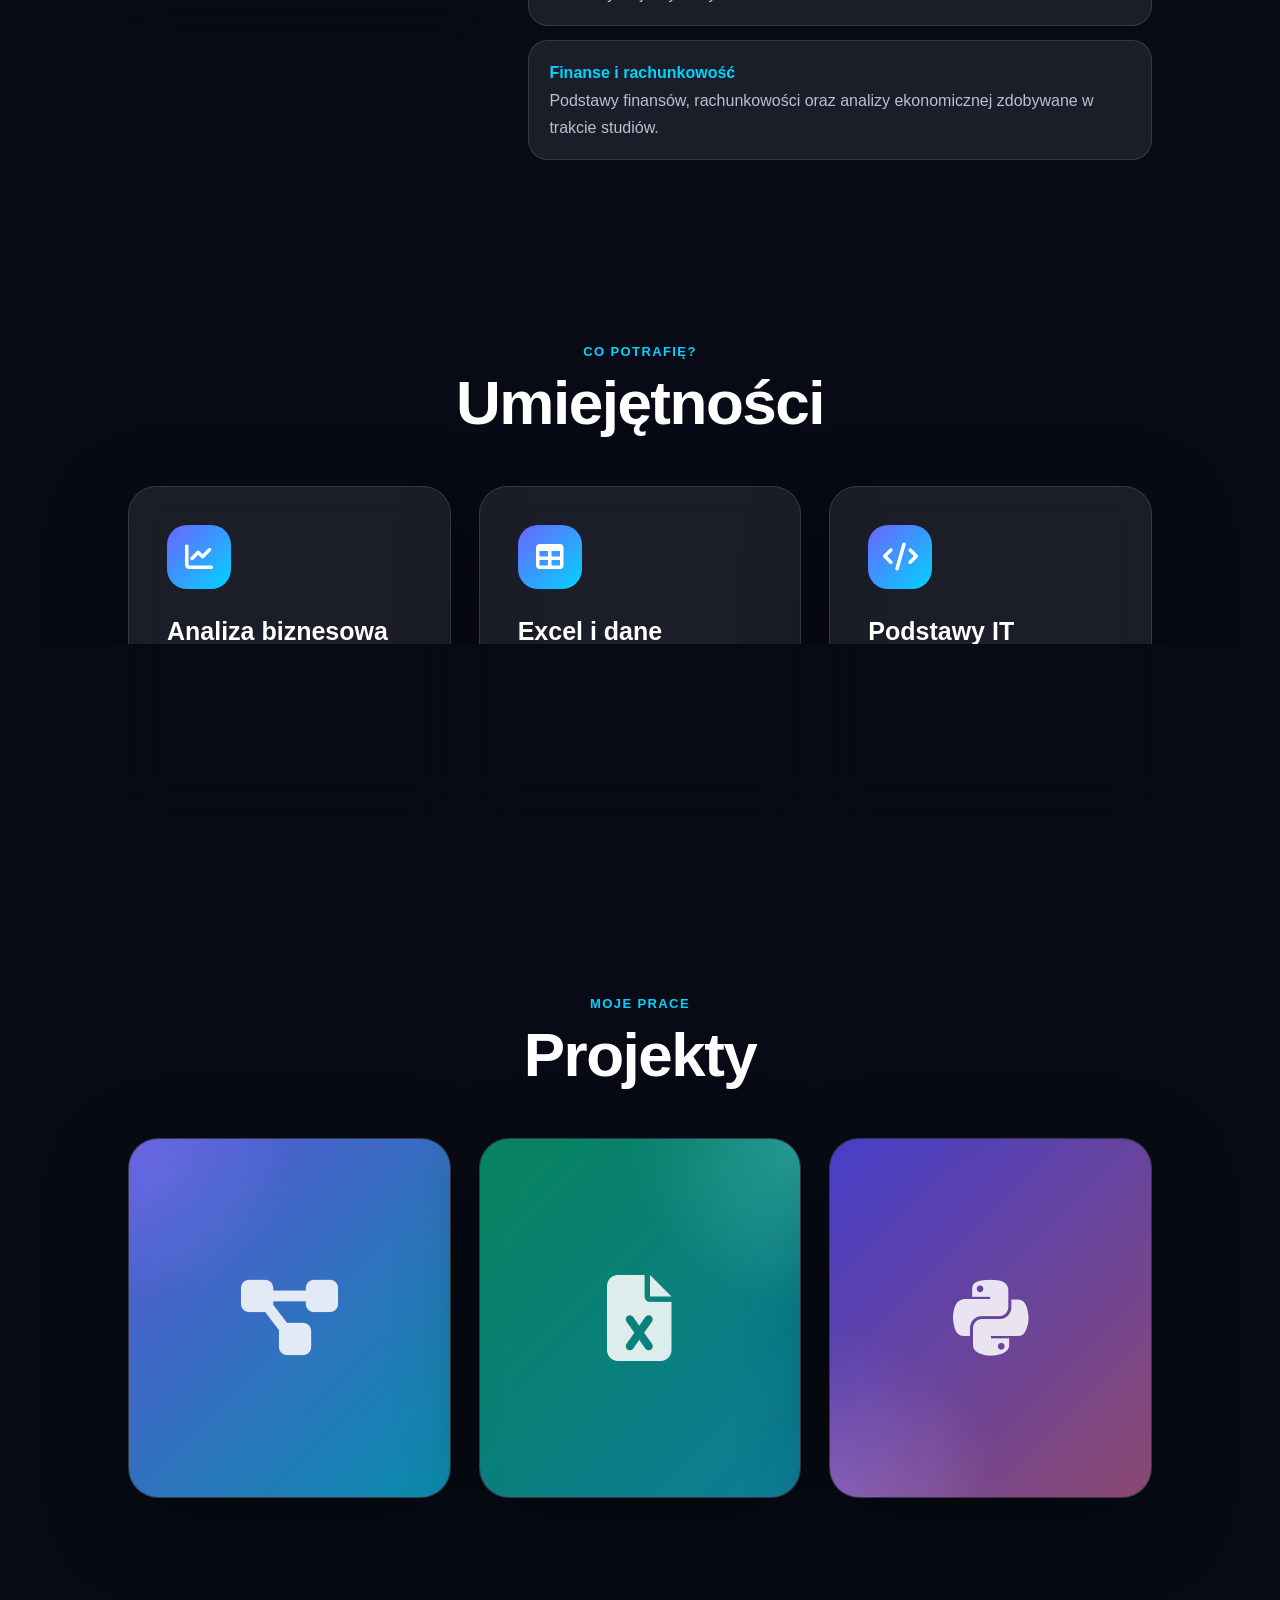
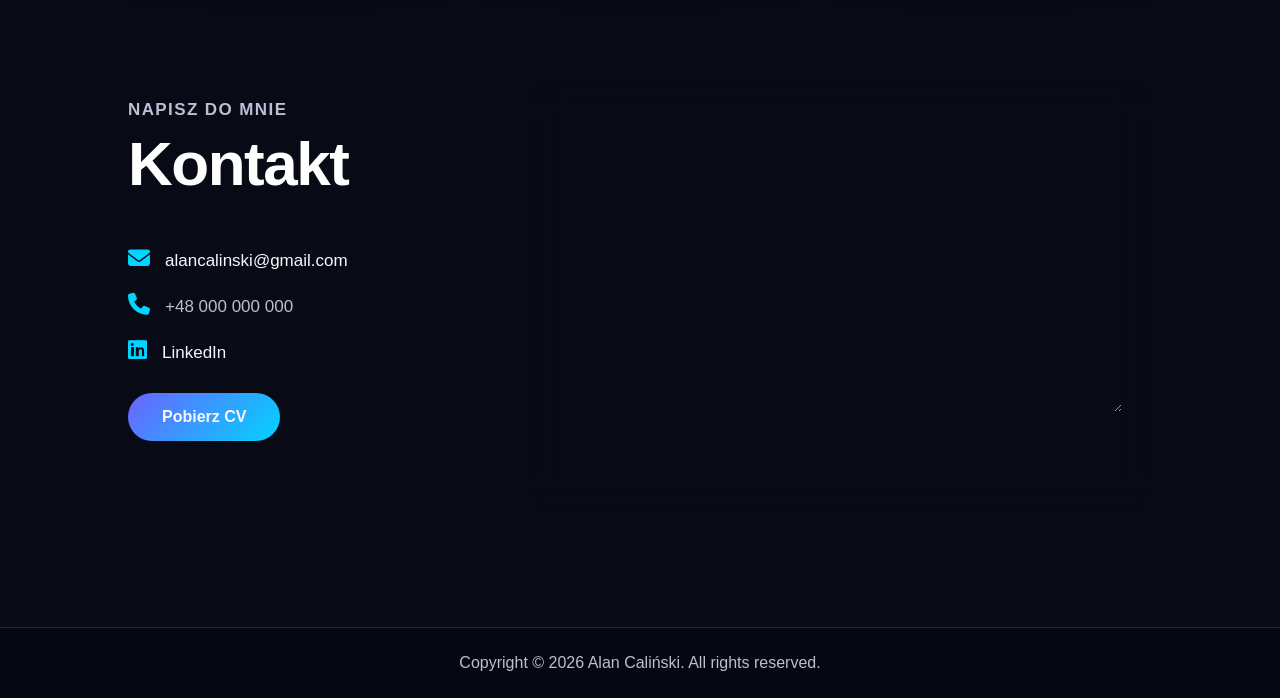
==== commit 6ca81d73: "Update index.html" ====
--- a/index.html
+++ b/index.html
@@ -7,7 +7,7 @@
     <title>Portfolio | Alan Caliński</title>
 
     <link rel="stylesheet" href="style.css">
-    <link rel="shortcut icon" href="images/logo.png">
+    <link rel="shortcut icon" href="images/ChatGPT Image 8 cze 2026, 08_52_52.png">
 
     <!-- Font Awesome - ikony -->
     <link rel="stylesheet" href="https://cdnjs.cloudflare.com/ajax/libs/font-awesome/6.5.1/css/all.min.css">
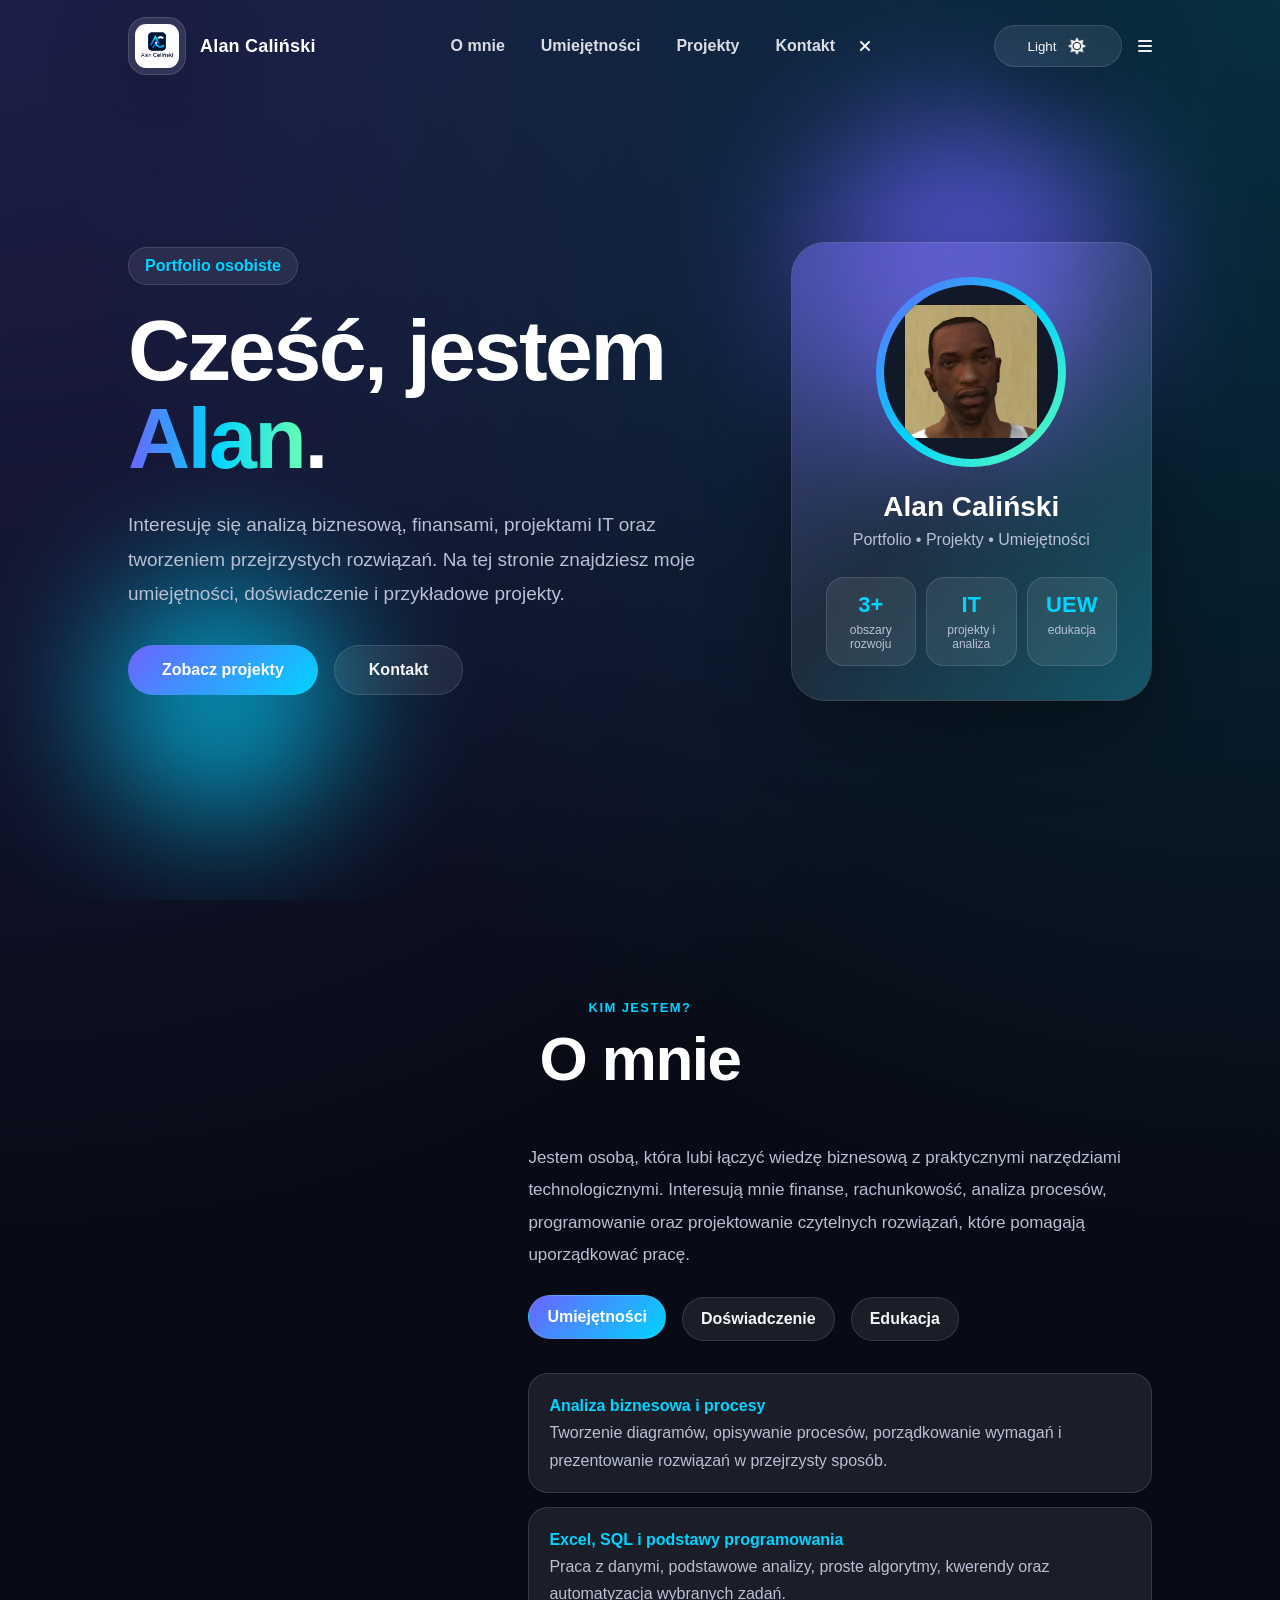
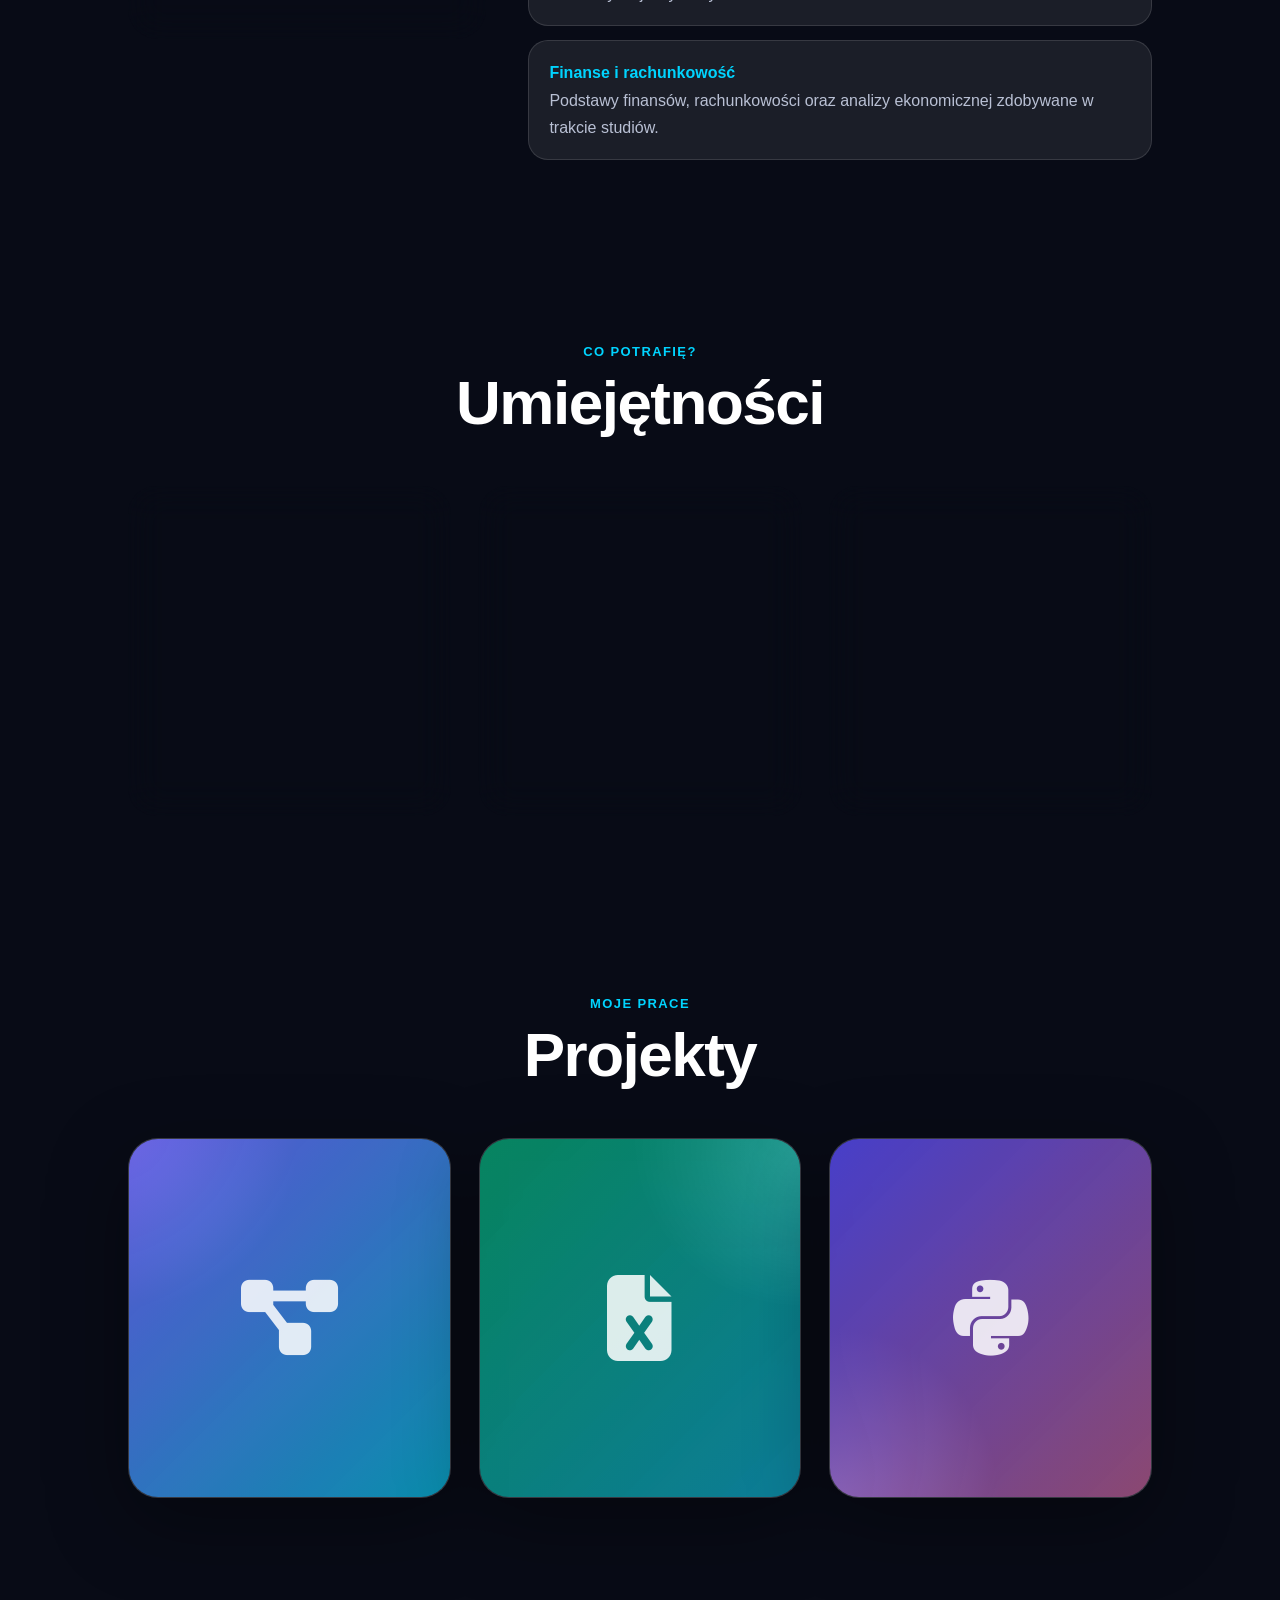
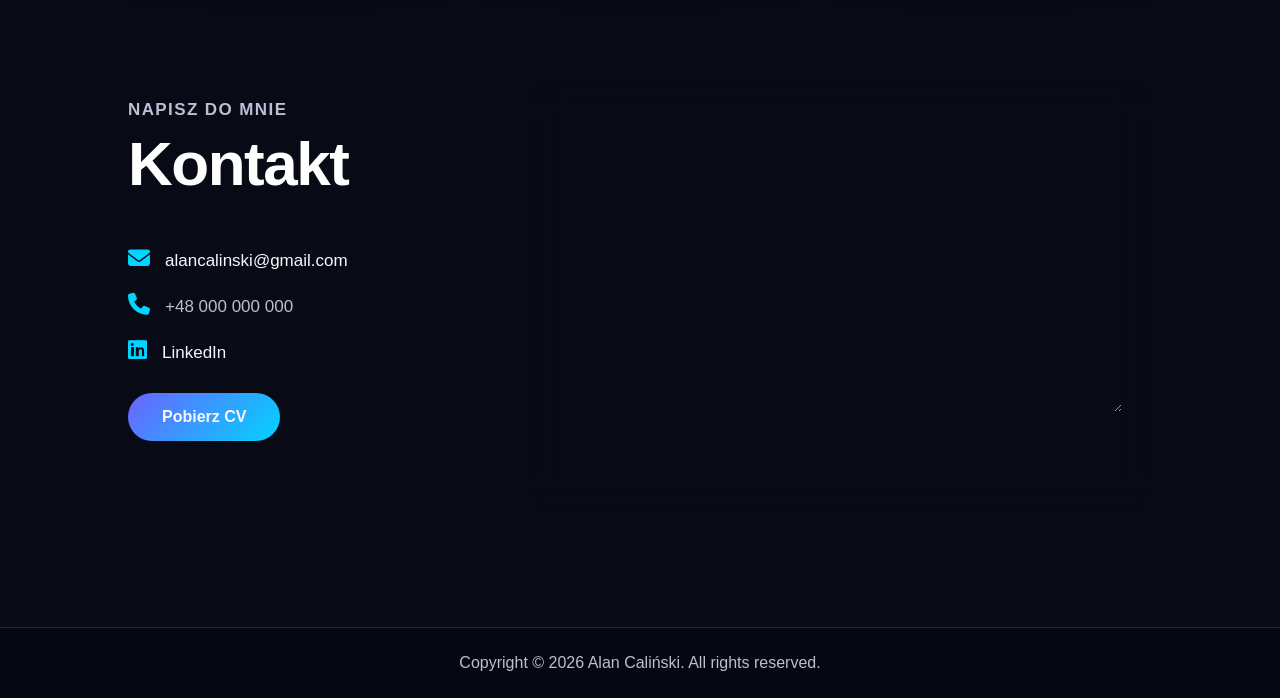
==== commit 0c7f91c5: "Update index.html" ====
--- a/index.html
+++ b/index.html
@@ -64,7 +64,7 @@
                 <div class="hero-card slide-right">
                     <div class="profile-ring">
                         <div class="profile-avatar">
-                            <img src="images/ChatGPT Image 8 cze 2026, 08_52_52.png" alt="Logo / zdjęcie profilowe">
+                            <img src="images/7DDA1C45-8678-4723-9554-0760465D975A.webp" alt="Logo / zdjęcie profilowe">
                         </div>
                     </div>
 
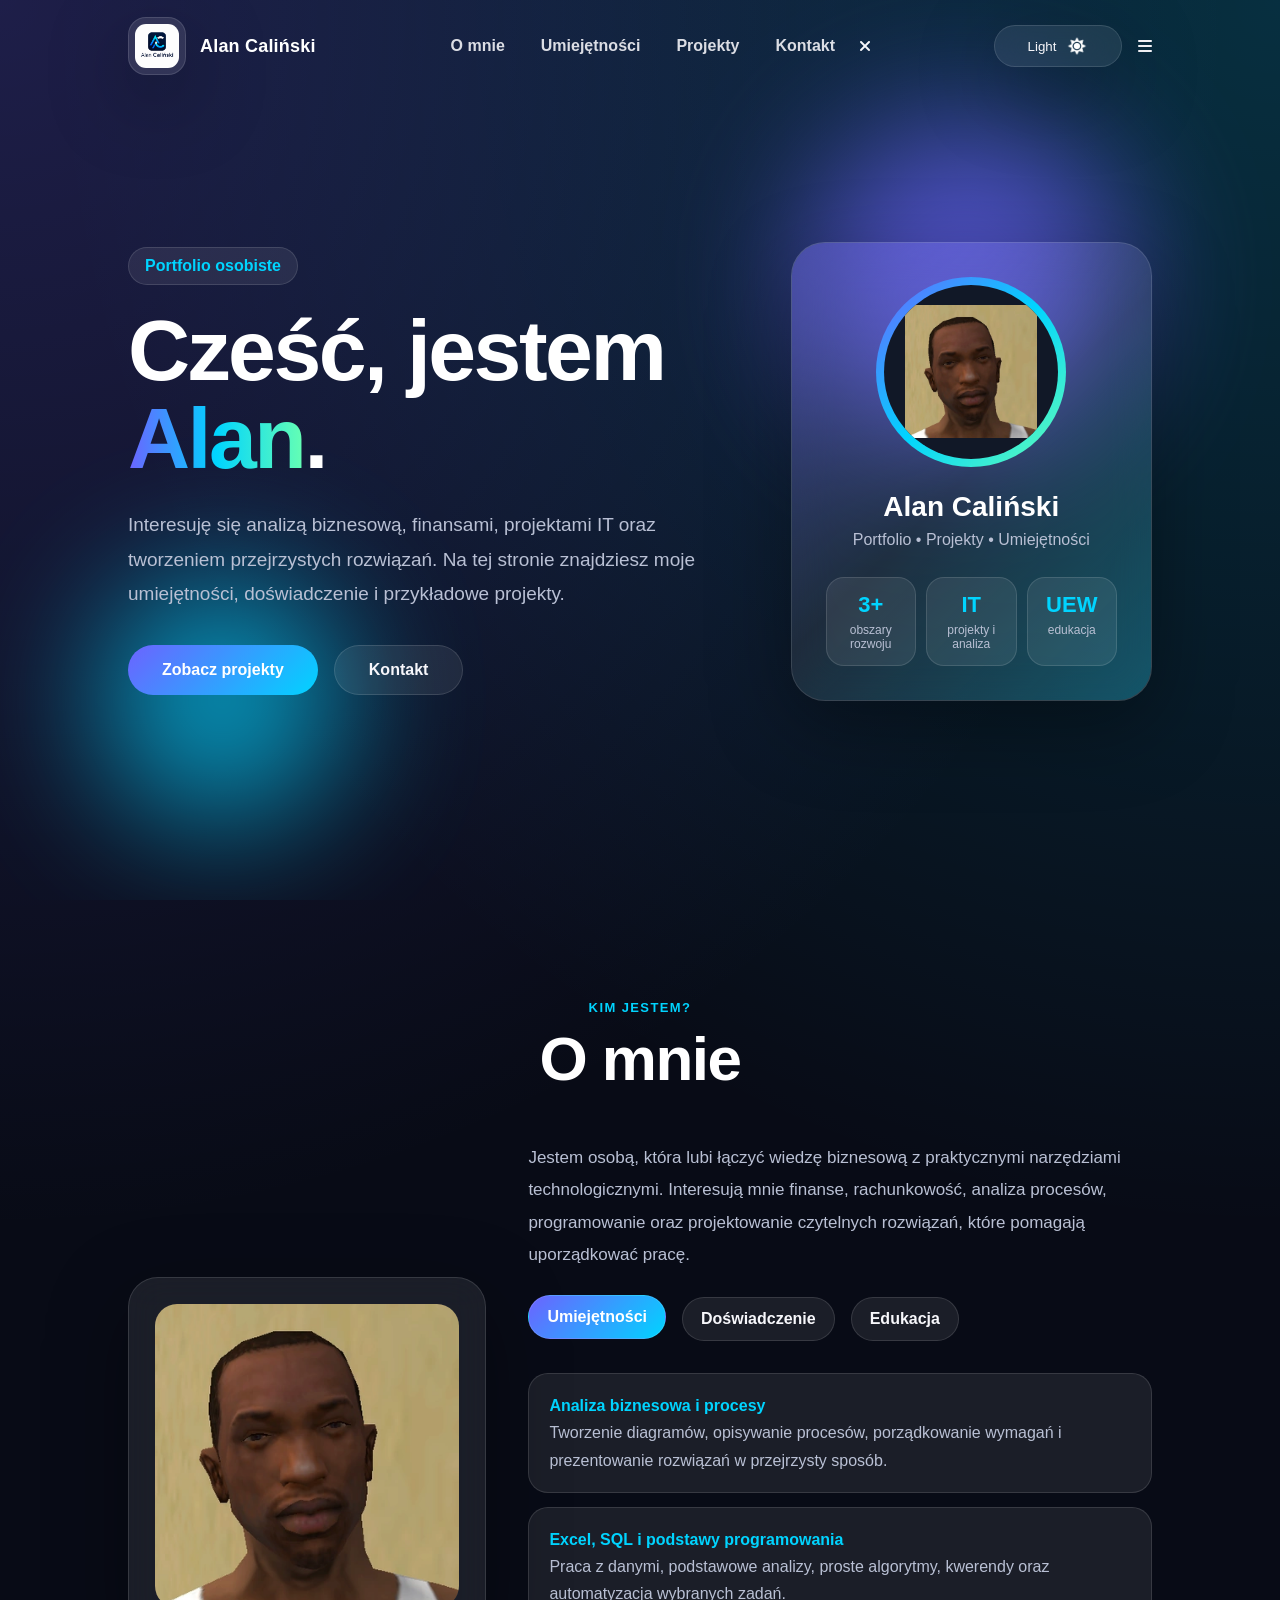
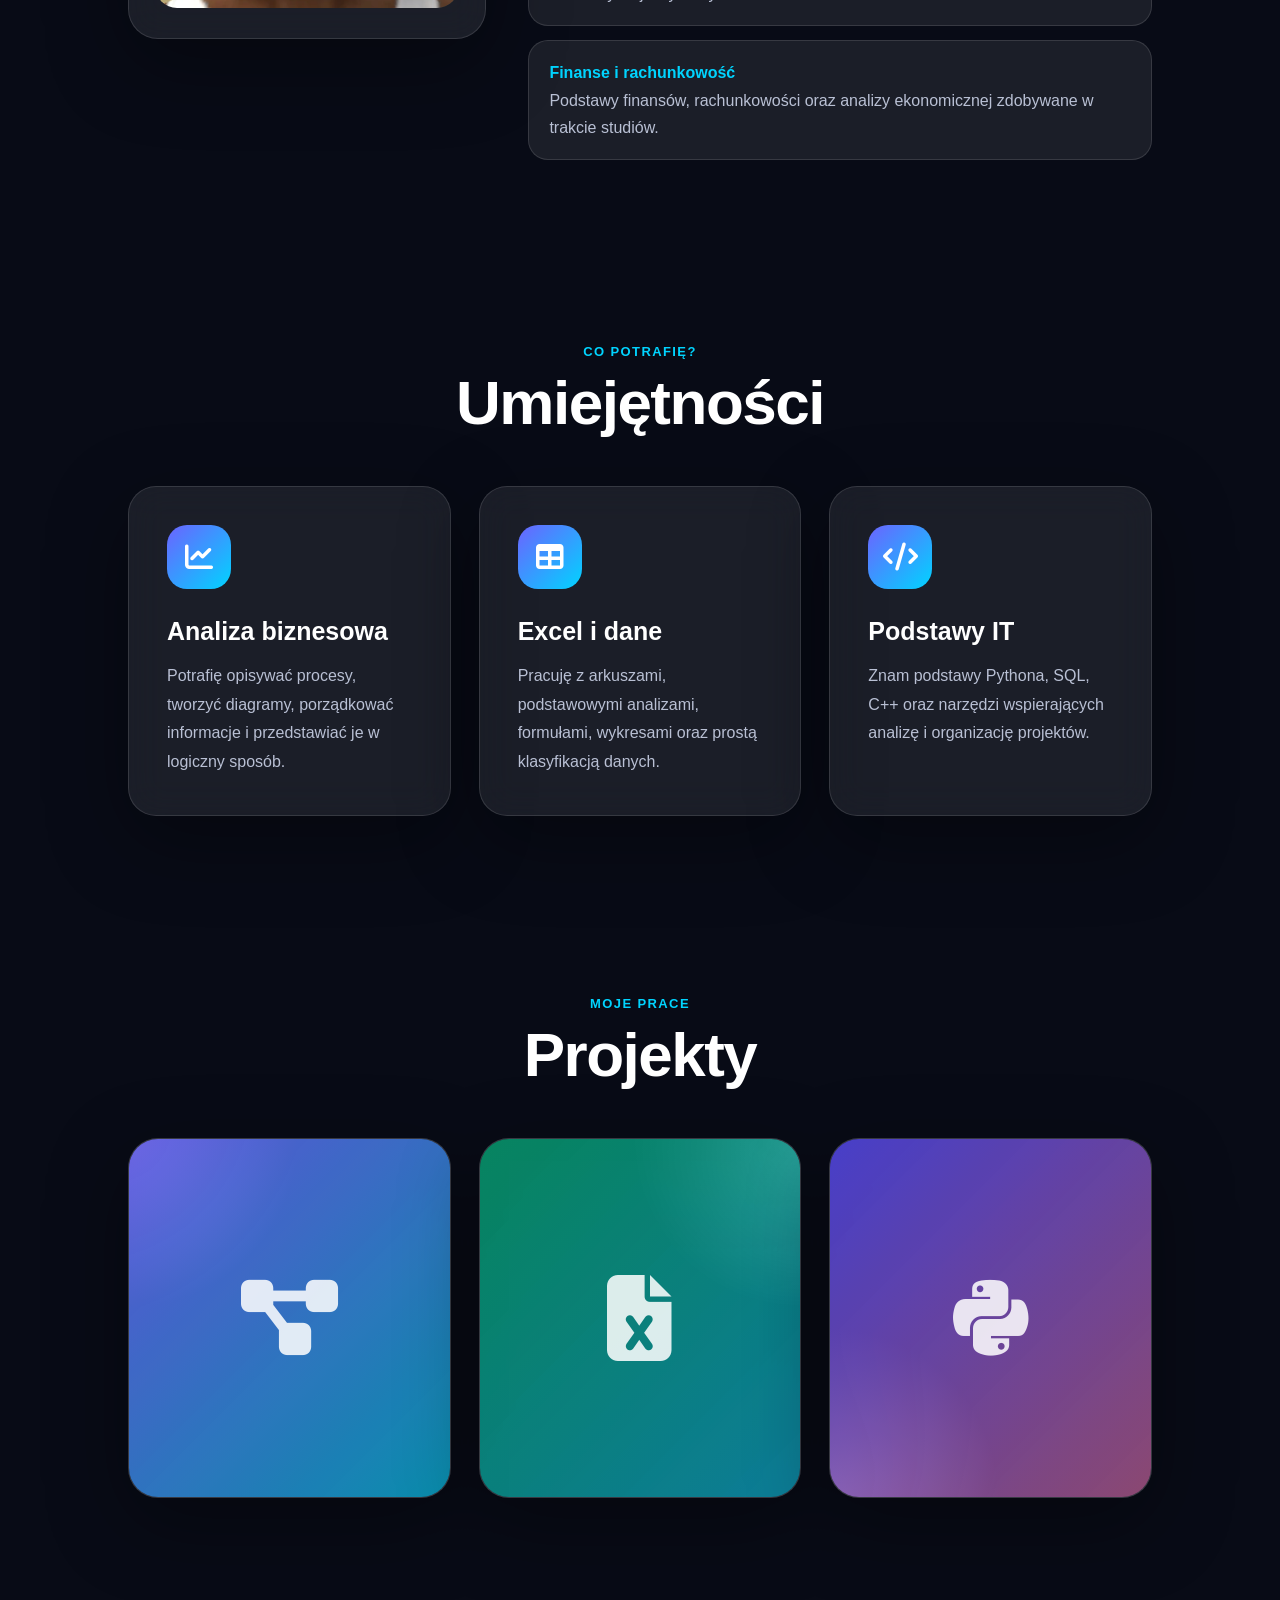
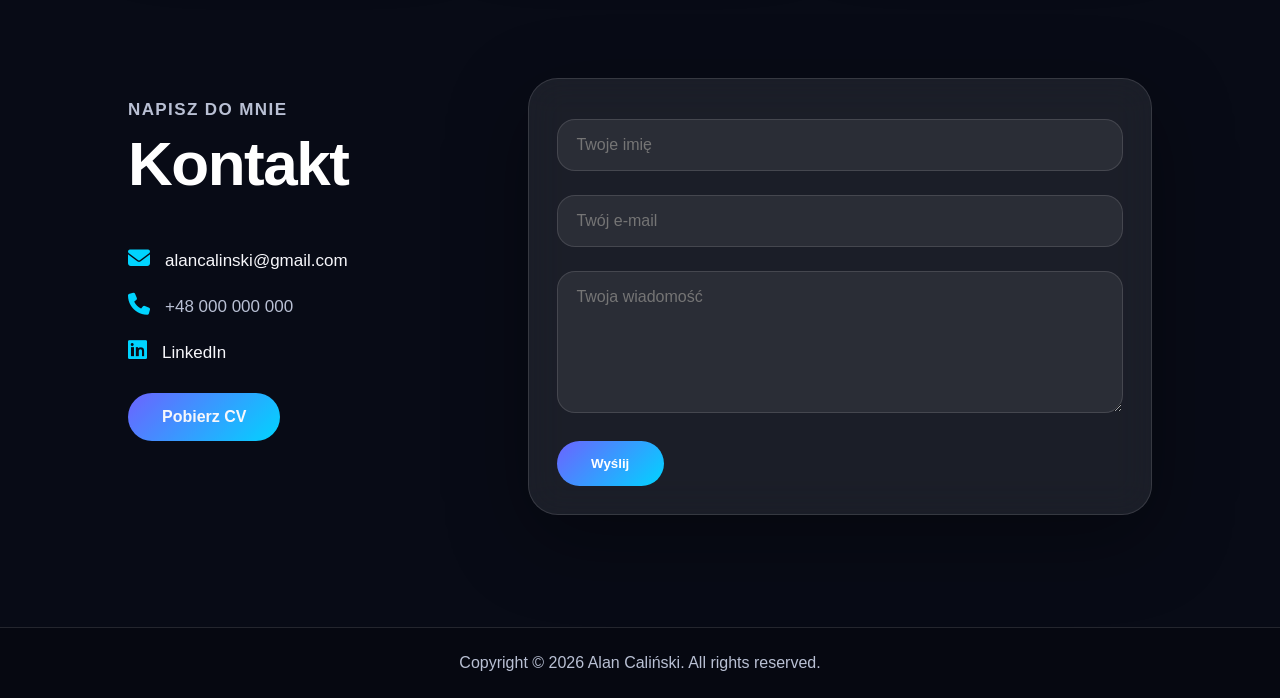
==== commit dc3e40b5: "Update index.html" ====
--- a/index.html
+++ b/index.html
@@ -101,7 +101,7 @@
             <div class="row about-wrapper">
                 <div class="about-col-1">
                     <div class="about-photo">
-                        <img src="images/ChatGPT Image 8 cze 2026, 08_52_52.png" alt="Logo / zdjęcie">
+                        <img src="images/7DDA1C45-8678-4723-9554-0760465D975A.webp" alt="Logo / zdjęcie">
                     </div>
                 </div>
 
